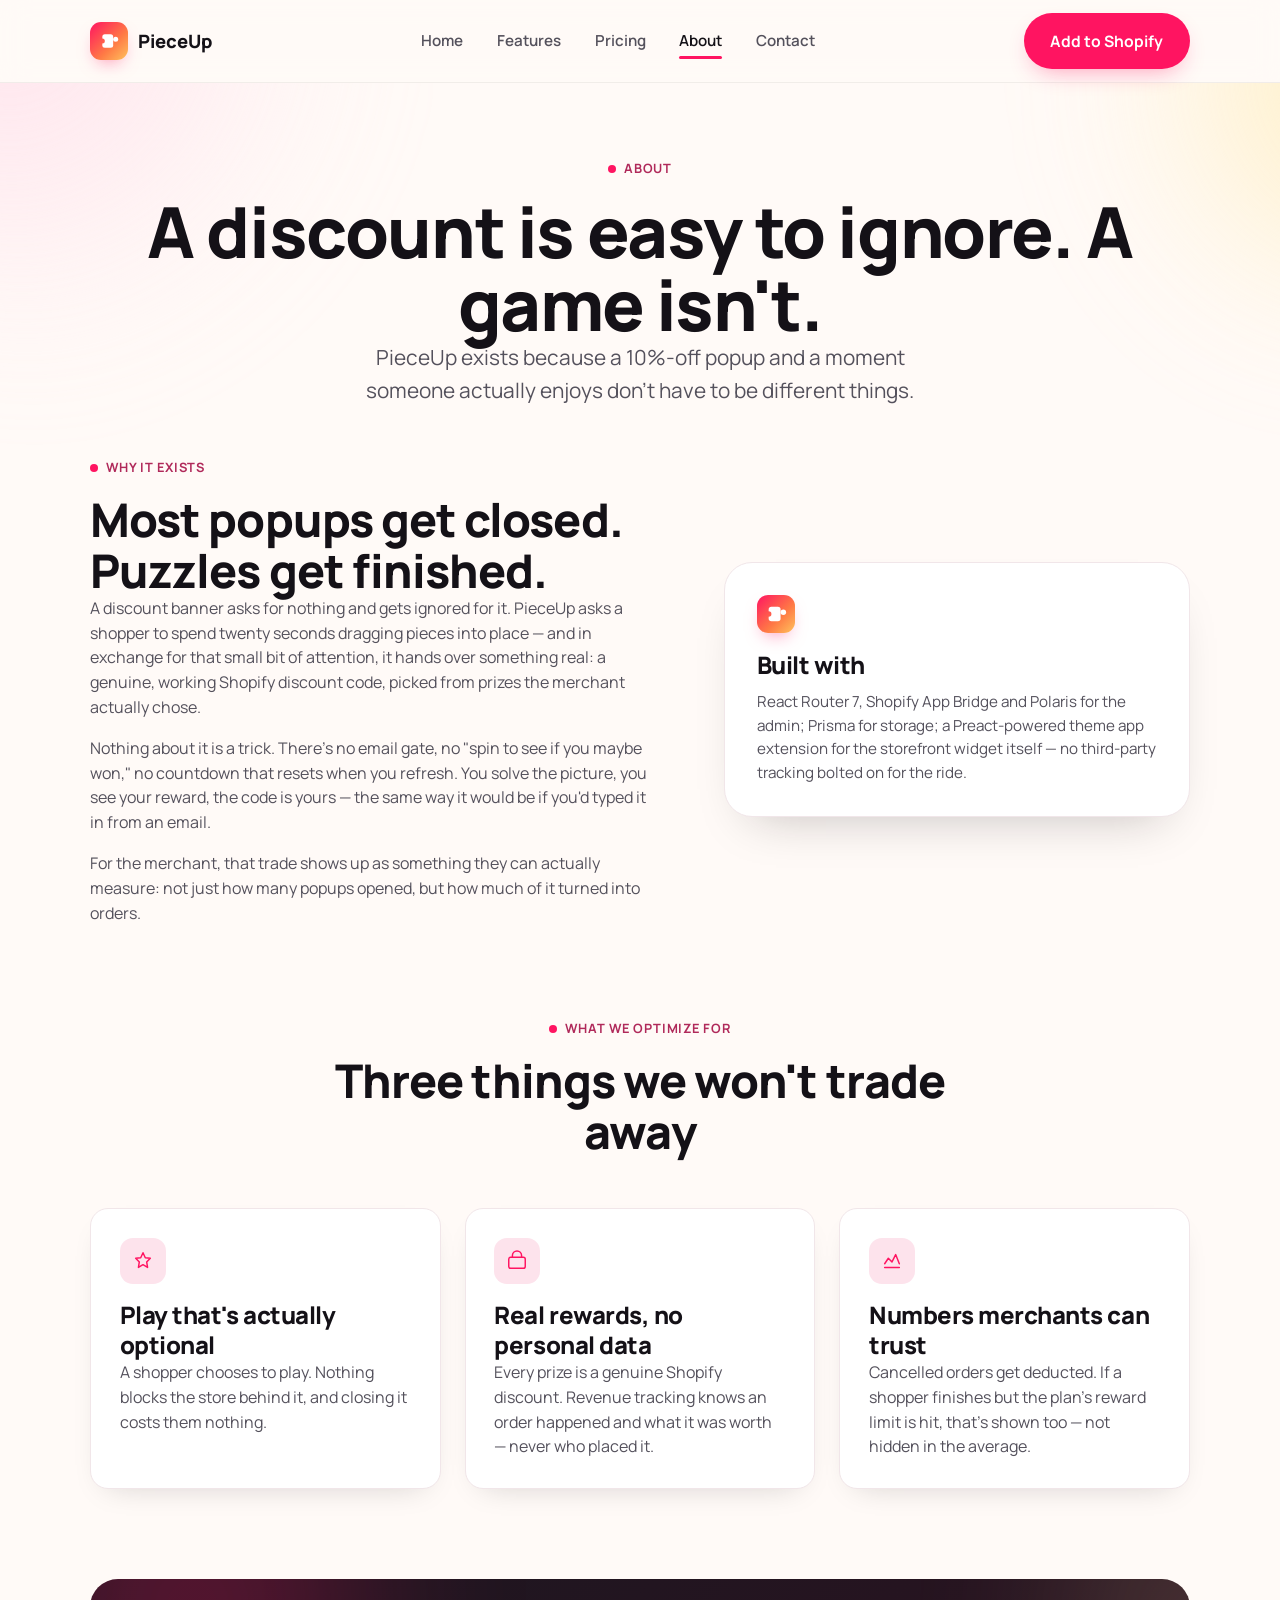
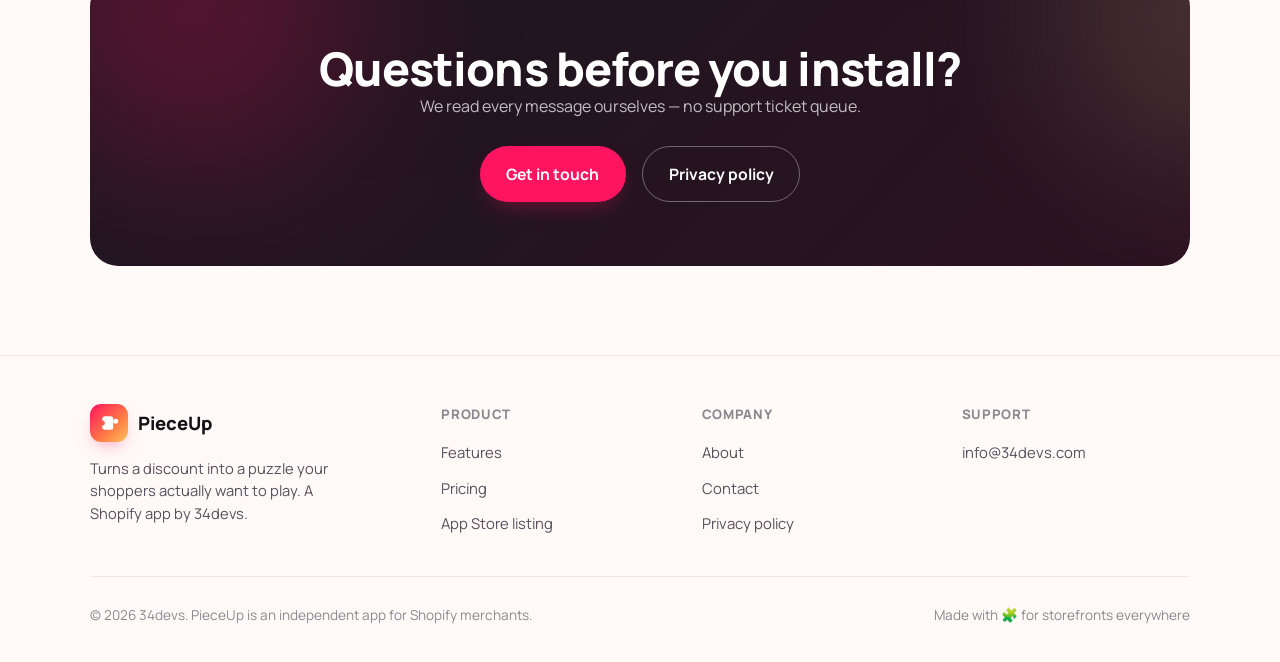
==== about.html @ ec128699 "Cache-bust shared CSS/JS with a version query string Root-caused the black-squares report: the brows" ====
<!doctype html>
<html lang="en">
<head>
  <meta charset="UTF-8" />
  <meta name="viewport" content="width=device-width, initial-scale=1.0" />
  <title>About — PieceUp</title>
  <meta name="description" content="Why PieceUp exists, what it's built with, and who makes it — 34devs." />
  <link rel="icon" type="image/svg+xml" href="assets/favicon.svg" />
  <link rel="preconnect" href="https://fonts.googleapis.com" />
  <link rel="preconnect" href="https://fonts.gstatic.com" crossorigin />
  <link href="https://fonts.googleapis.com/css2?family=Manrope:wght@400;500;600;700;800&display=swap" rel="stylesheet" />
  <link rel="stylesheet" href="assets/style.css?v=2" />
</head>
<body>

  <header class="site-header">
    <div class="container">
      <a class="brand" href="index.html">
        <span class="logo-mark">
          <svg width="20" height="20" viewBox="0 0 48 48" fill="none" xmlns="http://www.w3.org/2000/svg">
            <mask id="piece-mask" maskUnits="userSpaceOnUse">
              <rect width="48" height="48" fill="#fff"/>
              <circle cx="8" cy="24" r="6" fill="#000"/>
            </mask>
            <g mask="url(#piece-mask)">
              <rect x="8" y="8" width="26" height="32" rx="6" fill="currentColor"/>
              <circle cx="40" cy="20" r="6" fill="currentColor"/>
            </g>
          </svg>
        </span>
        PieceUp
      </a>

      <nav class="main-nav">
        <a href="index.html">Home</a>
        <a href="features.html">Features</a>
        <a href="pricing.html">Pricing</a>
        <a href="about.html" aria-current="page">About</a>
        <a href="contact.html">Contact</a>
      </nav>

      <div class="nav-cta">
        <a class="btn btn-accent" href="https://apps.shopify.com/pieceup" target="_blank" rel="noopener">Add to Shopify</a>
        <button class="nav-toggle" aria-label="Toggle navigation" aria-expanded="false"><span></span></button>
      </div>
    </div>

    <div class="site-nav-panel">
      <nav class="main-nav">
        <a href="index.html">Home</a>
        <a href="features.html">Features</a>
        <a href="pricing.html">Pricing</a>
        <a href="about.html" aria-current="page">About</a>
        <a href="contact.html">Contact</a>
      </nav>
      <div class="nav-cta">
        <a class="btn btn-accent btn-block" href="https://apps.shopify.com/pieceup" target="_blank" rel="noopener">Add to Shopify</a>
      </div>
    </div>
  </header>

  <main>

    <section class="page-hero">
      <div class="mesh-bg compact"><span></span></div>
      <div class="container">
        <span class="eyebrow" style="justify-content:center;">About</span>
        <h1>A discount is easy to ignore. A game isn't.</h1>
        <p class="lede">PieceUp exists because a 10%-off popup and a moment someone actually enjoys don't have to be different things.</p>
      </div>
    </section>

    <section class="section" style="padding-top:0;">
      <div class="container">
        <div class="story-grid reveal">
          <div class="story-copy">
            <span class="eyebrow">Why it exists</span>
            <h2>Most popups get closed. Puzzles get finished.</h2>
            <p>A discount banner asks for nothing and gets ignored for it. PieceUp asks a shopper to spend twenty seconds dragging pieces into place — and in exchange for that small bit of attention, it hands over something real: a genuine, working Shopify discount code, picked from prizes the merchant actually chose.</p>
            <p>Nothing about it is a trick. There's no email gate, no "spin to see if you maybe won," no countdown that resets when you refresh. You solve the picture, you see your reward, the code is yours — the same way it would be if you'd typed it in from an email.</p>
            <p>For the merchant, that trade shows up as something they can actually measure: not just how many popups opened, but how much of it turned into orders.</p>
          </div>
          <div class="maker-card">
            <span class="logo-mark">
              <svg width="22" height="22" viewBox="0 0 48 48" fill="none"><g mask="url(#piece-mask)"><rect x="8" y="8" width="26" height="32" rx="6" fill="currentColor"/><circle cx="40" cy="20" r="6" fill="currentColor"/></g></svg>
            </span>
            <h3>Built with</h3>
            <p style="margin-top:.6rem; font-size:.95rem;">React Router 7, Shopify App Bridge and Polaris for the admin; Prisma for storage; a Preact-powered theme app extension for the storefront widget itself — no third-party tracking bolted on for the ride.</p>
          </div>
        </div>
      </div>
    </section>

    <section class="section" style="padding-top:0;">
      <div class="container">
        <div class="section-head center reveal">
          <span class="eyebrow">What we optimize for</span>
          <h2>Three things we won't trade away</h2>
        </div>
        <div class="value-grid reveal">
          <div class="value-card">
            <div class="feature-icon">
              <svg width="22" height="22" viewBox="0 0 24 24" fill="none"><path d="M12 3l2.5 5.5L20 9l-4 4 1 6-5-3-5 3 1-6-4-4 5.5-.5z" stroke="currentColor" stroke-width="1.6" stroke-linejoin="round"/></svg>
            </div>
            <h3>Play that's actually optional</h3>
            <p>A shopper chooses to play. Nothing blocks the store behind it, and closing it costs them nothing.</p>
          </div>
          <div class="value-card">
            <div class="feature-icon">
              <svg width="22" height="22" viewBox="0 0 24 24" fill="none"><rect x="3" y="8" width="18" height="12" rx="2" stroke="currentColor" stroke-width="1.6"/><path d="M7 8V6a5 5 0 0110 0v2" stroke="currentColor" stroke-width="1.6"/></svg>
            </div>
            <h3>Real rewards, no personal data</h3>
            <p>Every prize is a genuine Shopify discount. Revenue tracking knows an order happened and what it was worth — never who placed it.</p>
          </div>
          <div class="value-card">
            <div class="feature-icon">
              <svg width="22" height="22" viewBox="0 0 24 24" fill="none"><path d="M4 19h16M4 15l4-6 4 4 4-8 4 10" stroke="currentColor" stroke-width="1.6" stroke-linecap="round" stroke-linejoin="round"/></svg>
            </div>
            <h3>Numbers merchants can trust</h3>
            <p>Cancelled orders get deducted. If a shopper finishes but the plan's reward limit is hit, that's shown too — not hidden in the average.</p>
          </div>
        </div>
      </div>
    </section>

    <section class="section" style="padding-top:0;">
      <div class="container">
        <div class="cta-banner reveal">
          <div class="mesh-bg compact"><span></span></div>
          <h2>Questions before you install?</h2>
          <p>We read every message ourselves — no support ticket queue.</p>
          <div class="cta-actions">
            <a class="btn btn-accent" href="contact.html">Get in touch</a>
            <a class="btn btn-ghost" style="color:#fff; border-color:rgba(255,255,255,.35);" href="https://34devs.com/privacy" target="_blank" rel="noopener">Privacy policy</a>
          </div>
        </div>
      </div>
    </section>

  </main>

  <footer class="site-footer">
    <div class="container">
      <div class="footer-top">
        <div class="footer-brand">
          <a class="brand" href="index.html">
            <span class="logo-mark">
              <svg width="20" height="20" viewBox="0 0 48 48" fill="none"><g mask="url(#piece-mask)"><rect x="8" y="8" width="26" height="32" rx="6" fill="currentColor"/><circle cx="40" cy="20" r="6" fill="currentColor"/></g></svg>
            </span>
            PieceUp
          </a>
          <p>Turns a discount into a puzzle your shoppers actually want to play. A Shopify app by 34devs.</p>
        </div>
        <div class="footer-col">
          <h4>Product</h4>
          <ul>
            <li><a href="features.html">Features</a></li>
            <li><a href="pricing.html">Pricing</a></li>
            <li><a href="https://apps.shopify.com/pieceup" target="_blank" rel="noopener">App Store listing</a></li>
          </ul>
        </div>
        <div class="footer-col">
          <h4>Company</h4>
          <ul>
            <li><a href="about.html">About</a></li>
            <li><a href="contact.html">Contact</a></li>
            <li><a href="https://34devs.com/privacy" target="_blank" rel="noopener">Privacy policy</a></li>
          </ul>
        </div>
        <div class="footer-col">
          <h4>Support</h4>
          <ul>
            <li><a href="mailto:info@34devs.com">info@34devs.com</a></li>
          </ul>
        </div>
      </div>
      <div class="footer-bottom">
        <span>© <span data-year>2026</span> 34devs. PieceUp is an independent app for Shopify merchants.</span>
        <span>Made with 🧩 for storefronts everywhere</span>
      </div>
    </div>
  </footer>

  <script src="assets/script.js?v=2"></script>
</body>
</html>
---- assets/style.css ----
/* ==========================================================================
   PieceUp marketing site — shared styles
   Palette + type sourced directly from the real Shopify App Store listing
   screenshots (assets/screenshots/). Single family: Manrope.
   ========================================================================== */

:root {
  --accent: #ff1461;
  --accent-dark: #c81155;
  --accent-soft: #ff6fa0;
  --ink: #141117;
  --ink-soft: #54515c;
  --muted: #8b8890;
  --pill-bg: #fde3ec;
  --pill-text: #b0295a;
  --card-bg: #ffffff;
  --card-border: #f1e6e9;
  --good: #1f9254;
  --good-bg: #e7f6ee;
  --warn: #b46a00;
  --warn-bg: #fff2d6;
  --bg-grad-1: #ffd9e8;
  --bg-grad-2: #ffb199;
  --bg-grad-3: #ffe9a8;
  --page-bg: #fffaf7;

  --radius-lg: 28px;
  --radius-md: 18px;
  --radius-sm: 12px;
  --radius-pill: 999px;

  --shadow-card: 0 24px 48px -28px rgba(20, 17, 23, 0.28);
  --shadow-soft: 0 12px 30px -18px rgba(20, 17, 23, 0.22);
  --shadow-button: 0 10px 24px -10px rgba(255, 20, 97, 0.45);

  --container: 1180px;
  --puzzle-image: url("puzzle-demo.svg");

  font-size: 16px;
}

/* ---------- reset ---------- */
*,
*::before,
*::after {
  box-sizing: border-box;
}

html {
  scroll-behavior: smooth;
}

body {
  margin: 0;
  background: var(--page-bg);
  color: var(--ink);
  font-family: "Manrope", -apple-system, BlinkMacSystemFont, "Segoe UI", sans-serif;
  font-weight: 400;
  line-height: 1.55;
  -webkit-font-smoothing: antialiased;
  overflow-x: hidden;
}

img {
  max-width: 100%;
  display: block;
}

a {
  color: inherit;
  text-decoration: none;
}

ul {
  margin: 0;
  padding: 0;
  list-style: none;
}

button {
  font-family: inherit;
}

h1, h2, h3, h4 {
  font-weight: 800;
  letter-spacing: -0.02em;
  margin: 0;
  color: var(--ink);
}

h1 { font-size: clamp(2.4rem, 5vw + 1rem, 4.4rem); line-height: 1.04; }
h2 { font-size: clamp(1.9rem, 3vw + 1rem, 2.9rem); line-height: 1.1; }
h3 { font-size: clamp(1.2rem, 1vw + 1rem, 1.5rem); line-height: 1.25; }

p {
  margin: 0;
  color: var(--ink-soft);
}

.lede {
  font-size: clamp(1.05rem, 1vw + 0.9rem, 1.3rem);
  color: var(--ink-soft);
  max-width: 46ch;
}

/* ---------- layout ---------- */
.container {
  width: 100%;
  max-width: var(--container);
  margin-inline: auto;
  padding-inline: clamp(1.25rem, 4vw, 2.5rem);
}

.section {
  padding-block: clamp(3.5rem, 7vw, 6.5rem);
  position: relative;
}

.section-head {
  max-width: 640px;
  margin-bottom: clamp(2.25rem, 4vw, 3.5rem);
}

.section-head.center {
  margin-inline: auto;
  text-align: center;
}

.eyebrow {
  display: inline-flex;
  align-items: center;
  gap: 0.5rem;
  font-size: 0.8rem;
  font-weight: 700;
  letter-spacing: 0.06em;
  text-transform: uppercase;
  color: var(--pill-text);
  margin-bottom: 1rem;
}

.eyebrow::before {
  content: "";
  width: 8px;
  height: 8px;
  border-radius: 50%;
  background: var(--accent);
}

/* ---------- ambient gradient mesh ---------- */
.mesh-bg {
  position: absolute;
  inset: 0;
  z-index: -1;
  overflow: hidden;
  pointer-events: none;
}

.mesh-bg::before,
.mesh-bg::after {
  content: "";
  position: absolute;
  border-radius: 50%;
  filter: blur(70px);
  opacity: 0.75;
}

.mesh-bg::before {
  width: 60vw;
  height: 60vw;
  top: -22vw;
  left: -12vw;
  background: radial-gradient(circle at 30% 30%, var(--bg-grad-1), transparent 70%);
}

.mesh-bg::after {
  width: 55vw;
  height: 55vw;
  top: -8vw;
  right: -18vw;
  background: radial-gradient(circle at 70% 40%, var(--bg-grad-3), transparent 70%);
}

.mesh-bg span {
  position: absolute;
  width: 45vw;
  height: 45vw;
  bottom: -20vw;
  left: 20vw;
  border-radius: 50%;
  filter: blur(80px);
  opacity: 0.55;
  background: radial-gradient(circle, var(--bg-grad-2), transparent 70%);
}

.mesh-bg.compact::before { width: 40vw; height: 40vw; top: -18vw; }
.mesh-bg.compact::after { width: 34vw; height: 34vw; top: -14vw; }
.mesh-bg.compact span { display: none; }

/* ---------- buttons & pills ---------- */
.btn {
  display: inline-flex;
  align-items: center;
  justify-content: center;
  gap: 0.5rem;
  padding: 0.9rem 1.6rem;
  border-radius: var(--radius-pill);
  font-weight: 700;
  font-size: 0.98rem;
  border: 1px solid transparent;
  cursor: pointer;
  transition: transform 0.18s ease, box-shadow 0.18s ease, background 0.18s ease, color 0.18s ease;
  white-space: nowrap;
}

.btn:hover { transform: translateY(-2px); }

.btn-dark {
  background: var(--ink);
  color: #fff;
  box-shadow: var(--shadow-soft);
}
.btn-dark:hover { background: #2a2530; }

.btn-accent {
  background: var(--accent);
  color: #fff;
  box-shadow: var(--shadow-button);
}
.btn-accent:hover { background: var(--accent-dark); }

.btn-ghost {
  background: transparent;
  border-color: rgba(20, 17, 23, 0.16);
  color: var(--ink);
}
.btn-ghost:hover { border-color: var(--ink); }

.btn-block { width: 100%; }

.pill {
  display: inline-flex;
  align-items: center;
  gap: 0.4rem;
  padding: 0.4rem 0.9rem;
  border-radius: var(--radius-pill);
  background: var(--pill-bg);
  color: var(--pill-text);
  font-weight: 700;
  font-size: 0.82rem;
}

/* ---------- header ---------- */
.site-header {
  position: sticky;
  top: 0;
  z-index: 50;
  background: rgba(255, 250, 247, 0.82);
  backdrop-filter: blur(14px);
  border-bottom: 1px solid rgba(20, 17, 23, 0.06);
}

.site-header .container {
  display: flex;
  align-items: center;
  justify-content: space-between;
  height: 82px;
}

.brand {
  display: flex;
  align-items: center;
  gap: 0.65rem;
  font-weight: 800;
  font-size: 1.15rem;
}

.logo-mark {
  width: 38px;
  height: 38px;
  border-radius: 11px;
  background: linear-gradient(135deg, var(--accent) 0%, #ff7a45 60%, #ffc25c 100%);
  display: grid;
  place-items: center;
  box-shadow: 0 8px 18px -8px rgba(255, 20, 97, 0.55);
  flex-shrink: 0;
}

.logo-mark svg { color: #fff; }

.main-nav {
  display: flex;
  align-items: center;
  gap: 2.1rem;
}

.main-nav a {
  font-weight: 600;
  font-size: 0.95rem;
  color: var(--ink-soft);
  transition: color 0.15s ease;
  position: relative;
}

.main-nav a:hover,
.main-nav a[aria-current="page"] { color: var(--ink); }

.main-nav a[aria-current="page"]::after {
  content: "";
  position: absolute;
  left: 0; right: 0; bottom: -6px;
  height: 3px;
  border-radius: 2px;
  background: var(--accent);
}

.nav-cta { display: flex; align-items: center; gap: 0.9rem; }

.nav-toggle {
  display: none;
  width: 42px;
  height: 42px;
  border-radius: var(--radius-sm);
  border: 1px solid rgba(20,17,23,0.12);
  background: #fff;
  align-items: center;
  justify-content: center;
  cursor: pointer;
}

.nav-toggle span,
.nav-toggle span::before,
.nav-toggle span::after {
  content: "";
  display: block;
  width: 18px;
  height: 2px;
  background: var(--ink);
  position: relative;
  transition: transform 0.2s ease, opacity 0.2s ease;
}
.nav-toggle span::before { position: absolute; top: -6px; }
.nav-toggle span::after { position: absolute; top: 6px; }

.nav-toggle[aria-expanded="true"] span { background: transparent; }
.nav-toggle[aria-expanded="true"] span::before { transform: translateY(6px) rotate(45deg); }
.nav-toggle[aria-expanded="true"] span::after { transform: translateY(-6px) rotate(-45deg); }

.site-nav-panel { display: none; }

/* ---------- hero ---------- */
.hero {
  position: relative;
  padding-block: clamp(3.5rem, 8vw, 6rem) clamp(2rem, 5vw, 3rem);
  text-align: center;
  overflow: hidden;
}

.hero-inner { max-width: 780px; margin-inline: auto; }

.hero h1 { margin-block: 1.1rem 1.4rem; }

.hero .lede { margin-inline: auto; }

.hero-actions {
  display: flex;
  align-items: center;
  justify-content: center;
  gap: 1rem;
  flex-wrap: wrap;
  margin-top: 2.1rem;
}

.hero-meta {
  display: flex;
  justify-content: center;
  gap: 0.6rem;
  flex-wrap: wrap;
  margin-top: 1.8rem;
}

/* ---------- page hero (inner pages) ---------- */
.page-hero {
  position: relative;
  padding-block: clamp(3rem, 6vw, 4.5rem) clamp(2rem, 4vw, 3rem);
  text-align: center;
  overflow: hidden;
}

.page-hero .lede { margin-inline: auto; }

/* ---------- how it works ---------- */
.steps {
  display: grid;
  grid-template-columns: repeat(3, 1fr);
  gap: 1.75rem;
}

.step {
  background: var(--card-bg);
  border: 1px solid var(--card-border);
  border-radius: var(--radius-md);
  padding: 1.9rem 1.7rem;
  box-shadow: var(--shadow-soft);
}

.step-num {
  width: 34px;
  height: 34px;
  border-radius: 50%;
  background: var(--pill-bg);
  color: var(--pill-text);
  font-weight: 800;
  display: grid;
  place-items: center;
  margin-bottom: 1rem;
}

.step h3 { margin-bottom: 0.5rem; }
.step p { font-size: 0.95rem; }

/* ---------- feature cards ---------- */
.feature-grid {
  display: grid;
  grid-template-columns: repeat(3, 1fr);
  gap: 1.5rem;
}

.feature-card {
  position: relative;
  background: var(--card-bg);
  border: 1px solid var(--card-border);
  border-radius: var(--radius-md);
  padding: 1.9rem;
  box-shadow: var(--shadow-soft);
  transition: transform 0.2s ease, box-shadow 0.2s ease;
}

.feature-card:hover {
  transform: translateY(-4px);
  box-shadow: var(--shadow-card);
}

.feature-icon {
  width: 46px;
  height: 46px;
  border-radius: 13px;
  display: grid;
  place-items: center;
  background: var(--pill-bg);
  color: var(--accent);
  margin-bottom: 1.1rem;
}

.feature-card h3 { margin-bottom: 0.55rem; }
.feature-card p { font-size: 0.95rem; }

/* jigsaw notch on card corner, purely decorative */
.feature-card::after {
  content: "";
  position: absolute;
  top: 22px;
  right: -1px;
  width: 14px;
  height: 14px;
  background: var(--page-bg);
  border-left: 1px solid var(--card-border);
  border-bottom: 1px solid var(--card-border);
  border-radius: 0 0 0 14px;
}

/* ---------- browser chrome frame (for screenshots) ---------- */
.browser-frame {
  border-radius: var(--radius-lg);
  overflow: hidden;
  background: #fff;
  border: 1px solid var(--card-border);
  box-shadow: var(--shadow-card);
}

.browser-frame .chrome-bar {
  display: flex;
  align-items: center;
  gap: 6px;
  padding: 0.85rem 1rem;
  background: #f6f1f0;
  border-bottom: 1px solid var(--card-border);
}

.browser-frame .chrome-bar span {
  width: 10px;
  height: 10px;
  border-radius: 50%;
  background: #e3d9d6;
}
.browser-frame .chrome-bar span:nth-child(1) { background: #ff6159; }
.browser-frame .chrome-bar span:nth-child(2) { background: #ffbd2e; }
.browser-frame .chrome-bar span:nth-child(3) { background: #28ca41; }

.browser-frame img { width: 100%; }

/* ---------- feature-detail rows (features.html) ---------- */
.feature-row {
  display: grid;
  grid-template-columns: 1fr 1fr;
  gap: clamp(2rem, 5vw, 4rem);
  align-items: center;
  padding-block: clamp(2.75rem, 5vw, 4.5rem);
  border-bottom: 1px solid var(--card-border);
}

.feature-row:last-child { border-bottom: none; }

.feature-row.reverse .feature-row-media { order: 2; }
.feature-row.reverse .feature-row-copy { order: 1; }

.feature-row-copy ul { margin-top: 1.3rem; display: grid; gap: 0.7rem; }

.feature-row-copy li {
  display: flex;
  gap: 0.65rem;
  align-items: flex-start;
  font-size: 0.97rem;
  color: var(--ink-soft);
}

.feature-row-copy li svg {
  flex-shrink: 0;
  margin-top: 3px;
  color: var(--good);
}

/* ---------- pricing ---------- */
.pricing-grid {
  display: grid;
  grid-template-columns: repeat(3, 1fr);
  gap: 1.5rem;
  align-items: stretch;
}

.pricing-card {
  background: var(--card-bg);
  border: 1px solid var(--card-border);
  border-radius: var(--radius-lg);
  padding: 2.1rem 1.9rem;
  box-shadow: var(--shadow-soft);
  display: flex;
  flex-direction: column;
  position: relative;
}

.pricing-card--featured {
  border-color: var(--accent);
  box-shadow: var(--shadow-card);
  transform: translateY(-10px);
}

.pricing-card--featured .badge-recommended {
  position: absolute;
  top: -14px;
  left: 50%;
  transform: translateX(-50%);
}

.plan-name { font-weight: 700; color: var(--muted); text-transform: uppercase; font-size: 0.82rem; letter-spacing: 0.05em; }

.plan-price {
  display: flex;
  align-items: baseline;
  gap: 0.35rem;
  margin-block: 0.6rem 0.3rem;
}

.plan-price strong { font-size: 2.6rem; font-weight: 800; }
.plan-price span { color: var(--muted); font-size: 0.95rem; }

.plan-trial { font-size: 0.85rem; color: var(--pill-text); font-weight: 600; margin-bottom: 1.5rem; }

.plan-features { display: grid; gap: 0.75rem; margin-block: 0 1.75rem; flex-grow: 1; }

.plan-features li {
  display: flex;
  gap: 0.6rem;
  align-items: flex-start;
  font-size: 0.93rem;
  color: var(--ink-soft);
}

.plan-features li svg { flex-shrink: 0; margin-top: 3px; color: var(--good); }

/* ---------- CTA banner ---------- */
.cta-banner {
  position: relative;
  border-radius: var(--radius-lg);
  padding: clamp(2.5rem, 6vw, 4rem);
  text-align: center;
  overflow: hidden;
  background: linear-gradient(135deg, #1b1720, #2c1220);
  color: #fff;
}

.cta-banner h2 { color: #fff; }
.cta-banner p { color: rgba(255,255,255,0.72); }

.cta-banner .mesh-bg::before { background: radial-gradient(circle, var(--accent), transparent 70%); opacity: 0.35; }
.cta-banner .mesh-bg::after { background: radial-gradient(circle, var(--bg-grad-3), transparent 70%); opacity: 0.2; }

.cta-actions { display: flex; justify-content: center; gap: 1rem; flex-wrap: wrap; margin-top: 1.75rem; }

/* ---------- footer ---------- */
.site-footer {
  border-top: 1px solid var(--card-border);
  padding-block: 3rem 2.25rem;
}

.footer-top {
  display: grid;
  grid-template-columns: 1.4fr repeat(3, 1fr);
  gap: 2rem;
  padding-bottom: 2.5rem;
}

.footer-brand p { margin-top: 0.9rem; font-size: 0.92rem; max-width: 30ch; }

.footer-col h4 {
  font-size: 0.82rem;
  text-transform: uppercase;
  letter-spacing: 0.05em;
  color: var(--muted);
  margin-bottom: 1rem;
}

.footer-col ul { display: grid; gap: 0.65rem; }
.footer-col a { font-size: 0.93rem; color: var(--ink-soft); }
.footer-col a:hover { color: var(--accent); }

.footer-bottom {
  display: flex;
  justify-content: space-between;
  align-items: center;
  flex-wrap: wrap;
  gap: 1rem;
  padding-top: 1.75rem;
  border-top: 1px solid var(--card-border);
  font-size: 0.85rem;
  color: var(--muted);
}

/* ==========================================================================
   Puzzle demo
   ========================================================================== */

.puzzle-demo-section { position: relative; }

.puzzle-shell {
  position: relative;
  overflow: hidden;
  background: var(--card-bg);
  border: 1px solid var(--card-border);
  border-radius: var(--radius-lg);
  box-shadow: var(--shadow-card);
  padding: clamp(1.25rem, 3vw, 2.25rem);
  max-width: 880px;
  margin-inline: auto;
}

.puzzle-shell-head {
  display: flex;
  align-items: flex-start;
  justify-content: space-between;
  gap: 1rem;
  margin-bottom: 1.4rem;
  flex-wrap: wrap;
}

.puzzle-shell-head h3 { margin-bottom: 0.3rem; }
.puzzle-shell-head p { font-size: 0.92rem; }

.puzzle-timer {
  font-variant-numeric: tabular-nums;
  font-weight: 700;
  background: var(--pill-bg);
  color: var(--pill-text);
  padding: 0.4rem 0.8rem;
  border-radius: var(--radius-pill);
  font-size: 0.9rem;
}

.puzzle-stage {
  display: grid;
  grid-template-columns: 1fr 1fr;
  gap: 1.5rem;
  position: relative;
}

.puzzle-board,
.puzzle-tray {
  aspect-ratio: 1 / 1;
  border-radius: var(--radius-md);
  position: relative;
}

.puzzle-board {
  display: grid;
  grid-template-columns: repeat(3, 1fr);
  grid-template-rows: repeat(3, 1fr);
  gap: 10px;
  background: transparent;
  padding: 4px;
}

.puzzle-slot {
  border-radius: 6px;
  position: relative;
  transition: background 0.15s ease;
  /* a faint preview of the target image, like the app's "show guide" option */
  background-image:
    linear-gradient(rgba(255, 255, 255, 0.86), rgba(255, 255, 255, 0.86)),
    var(--puzzle-image);
  background-size: 100% 100%, 300% 300%;
  background-position: 0 0, var(--bg-x) var(--bg-y);
}

.puzzle-slot.filled {
  background-image: none;
}

.puzzle-slot.drag-over {
  background-color: var(--pill-bg);
}

/* the dashed jigsaw-shaped socket outline, drawn by JS to match this slot's
   exact tab/blank pattern rather than a generic dashed rectangle */
.puzzle-slot-outline {
  position: absolute;
  inset: 0;
  width: 100%;
  height: 100%;
  overflow: visible;
  pointer-events: none;
}

.puzzle-slot-outline path {
  fill: none;
  stroke: rgba(20, 17, 23, 0.3);
  stroke-width: 1.6;
  stroke-dasharray: 3 3.5;
  vector-effect: non-scaling-stroke;
  transition: stroke 0.15s ease, stroke-width 0.15s ease;
}

.puzzle-slot.drag-over .puzzle-slot-outline path {
  stroke: var(--accent);
  stroke-width: 2.2;
  stroke-dasharray: none;
}

.puzzle-slot.filled .puzzle-slot-outline {
  opacity: 0;
}

.puzzle-tray {
  display: grid;
  grid-template-columns: repeat(3, 1fr);
  grid-template-rows: repeat(3, 1fr);
  gap: 14px;
  background: #f6f1f0;
  border: 1px solid var(--card-border);
  border-radius: var(--radius-md);
  padding: 16px;
  align-content: center;
  justify-items: center;
}

.puzzle-piece {
  width: 100%;
  height: 100%;
  cursor: grab;
  touch-action: none;
  transition: transform 0.15s ease, filter 0.15s ease;
}

.puzzle-piece svg {
  width: 100%;
  height: 100%;
  overflow: visible;
  display: block;
  filter: drop-shadow(0 5px 8px rgba(20, 17, 23, 0.28));
}

.puzzle-piece .piece-outline {
  fill: none;
  stroke: rgba(255, 255, 255, 0.85);
  stroke-width: 1.6;
  vector-effect: non-scaling-stroke;
}

.puzzle-piece:active { cursor: grabbing; }

.puzzle-piece:hover { transform: scale(1.06); }

.puzzle-piece.selected svg {
  filter:
    drop-shadow(0 0 2px var(--accent))
    drop-shadow(0 0 6px var(--accent))
    drop-shadow(0 5px 8px rgba(20, 17, 23, 0.28));
}

.puzzle-piece.placed {
  cursor: default;
}

.puzzle-piece.placed svg { filter: none; }

.puzzle-piece.placed:hover { transform: none; }

.puzzle-piece.wrong-shake {
  animation: shake 0.4s ease;
}

@keyframes shake {
  0%, 100% { transform: translateX(0); }
  20% { transform: translateX(-6px); }
  40% { transform: translateX(6px); }
  60% { transform: translateX(-4px); }
  80% { transform: translateX(4px); }
}

.puzzle-progress {
  display: flex;
  align-items: center;
  gap: 0.6rem;
  margin-top: 1.3rem;
  font-size: 0.85rem;
  color: var(--muted);
}

.puzzle-progress-bar {
  flex-grow: 1;
  height: 6px;
  border-radius: var(--radius-pill);
  background: var(--card-border);
  overflow: hidden;
}

.puzzle-progress-fill {
  height: 100%;
  width: 0%;
  background: linear-gradient(90deg, var(--accent), #ff7a45);
  border-radius: var(--radius-pill);
  transition: width 0.3s ease;
}

.puzzle-footer {
  display: flex;
  justify-content: space-between;
  align-items: center;
  margin-top: 1.4rem;
  gap: 1rem;
  flex-wrap: wrap;
}

.puzzle-hint { font-size: 0.85rem; color: var(--muted); }

/* reward overlay */
.reward-overlay {
  position: absolute;
  inset: 0;
  background: rgba(255, 250, 247, 0.97);
  border-radius: var(--radius-lg);
  display: flex;
  align-items: center;
  justify-content: center;
  text-align: center;
  padding: 2rem;
  opacity: 0;
  pointer-events: none;
  transform: scale(0.96);
  transition: opacity 0.3s ease, transform 0.3s ease;
  z-index: 5;
}

.reward-overlay.show {
  opacity: 1;
  pointer-events: auto;
  transform: scale(1);
}

.reward-card { max-width: 360px; }

.reward-icon {
  width: 62px;
  height: 62px;
  border-radius: 50%;
  background: var(--good-bg);
  color: var(--good);
  display: grid;
  place-items: center;
  margin-inline: auto;
  margin-bottom: 1.1rem;
}

.reward-code {
  display: inline-flex;
  align-items: center;
  gap: 0.7rem;
  margin-top: 1.2rem;
  padding: 0.75rem 1.1rem;
  border: 1.5px dashed var(--accent);
  border-radius: var(--radius-sm);
  font-weight: 800;
  letter-spacing: 0.08em;
  color: var(--accent-dark);
  background: var(--pill-bg);
}

.reward-note {
  font-size: 0.82rem;
  color: var(--muted);
  margin-top: 1rem;
  max-width: 30ch;
  margin-inline: auto;
}

.reward-actions { margin-top: 1.5rem; display: flex; gap: 0.75rem; justify-content: center; }

/* confetti */
.confetti-piece {
  position: absolute;
  top: -12px;
  width: 8px;
  height: 14px;
  opacity: 0.9;
  will-change: transform;
  animation: confetti-fall linear forwards;
}

@keyframes confetti-fall {
  to {
    transform: translateY(420px) rotate(540deg);
    opacity: 0;
  }
}

/* ---------- reveal-on-scroll ---------- */
.reveal {
  opacity: 0;
  transform: translateY(22px);
  transition: opacity 0.6s ease, transform 0.6s ease;
}
.reveal.is-visible {
  opacity: 1;
  transform: translateY(0);
}

/* ---------- about page ---------- */
.value-grid {
  display: grid;
  grid-template-columns: repeat(3, 1fr);
  gap: 1.5rem;
}

.value-card {
  padding: 1.8rem;
  border-radius: var(--radius-md);
  background: var(--card-bg);
  border: 1px solid var(--card-border);
  box-shadow: var(--shadow-soft);
}

.value-card .feature-icon { margin-bottom: 1rem; }

.story-grid {
  display: grid;
  grid-template-columns: 1.1fr 0.9fr;
  gap: clamp(2rem, 5vw, 4rem);
  align-items: center;
}

.story-copy p + p { margin-top: 1rem; }

.maker-card {
  background: var(--card-bg);
  border: 1px solid var(--card-border);
  border-radius: var(--radius-lg);
  padding: 2rem;
  box-shadow: var(--shadow-card);
}

.maker-card .logo-mark { margin-bottom: 1.1rem; }

/* ---------- contact page ---------- */
.contact-grid {
  display: grid;
  grid-template-columns: 0.85fr 1.15fr;
  gap: clamp(2rem, 5vw, 3.5rem);
  align-items: flex-start;
}

.contact-card {
  background: var(--card-bg);
  border: 1px solid var(--card-border);
  border-radius: var(--radius-lg);
  padding: 2rem;
  box-shadow: var(--shadow-soft);
}

.contact-card + .contact-card { margin-top: 1.25rem; }

.contact-card h3 { margin-bottom: 0.4rem; }
.contact-card a.email { color: var(--accent); font-weight: 700; }

.contact-form {
  background: var(--card-bg);
  border: 1px solid var(--card-border);
  border-radius: var(--radius-lg);
  padding: clamp(1.75rem, 3vw, 2.5rem);
  box-shadow: var(--shadow-card);
  display: grid;
  gap: 1.1rem;
}

.form-row { display: grid; gap: 0.5rem; }

.form-row label {
  font-size: 0.85rem;
  font-weight: 700;
  color: var(--ink-soft);
}

.form-row input,
.form-row textarea {
  font-family: inherit;
  font-size: 0.98rem;
  padding: 0.8rem 1rem;
  border-radius: var(--radius-sm);
  border: 1.5px solid var(--card-border);
  background: #fffdfc;
  color: var(--ink);
  resize: vertical;
}

.form-row input:focus,
.form-row textarea:focus {
  outline: none;
  border-color: var(--accent);
}

.form-note { font-size: 0.82rem; color: var(--muted); }

/* ---------- responsive ---------- */
@media (max-width: 980px) {
  .feature-grid,
  .value-grid,
  .pricing-grid,
  .steps { grid-template-columns: repeat(2, 1fr); }

  .footer-top { grid-template-columns: 1fr 1fr; }

  .pricing-card--featured { transform: none; }

  .story-grid,
  .contact-grid { grid-template-columns: 1fr; }
}

@media (max-width: 860px) {
  .main-nav { display: none; }
  .nav-toggle { display: flex; }

  .site-nav-panel {
    position: absolute;
    top: 82px;
    left: 0;
    right: 0;
    background: #fffaf7;
    border-bottom: 1px solid var(--card-border);
    padding: 1.25rem clamp(1.25rem, 4vw, 2.5rem) 2rem;
  }

  .site-nav-panel.open { display: block; }

  .site-nav-panel .main-nav {
    display: flex;
    flex-direction: column;
    align-items: flex-start;
    gap: 1.1rem;
  }

  .site-nav-panel .nav-cta {
    margin-top: 1.25rem;
    flex-direction: column;
    align-items: stretch;
  }

  .puzzle-stage { grid-template-columns: 1fr; }
}

@media (max-width: 640px) {
  .feature-grid,
  .value-grid,
  .pricing-grid,
  .steps { grid-template-columns: 1fr; }

  .feature-row,
  .feature-row.reverse { grid-template-columns: 1fr; }
  .feature-row.reverse .feature-row-media,
  .feature-row.reverse .feature-row-copy { order: initial; }

  .footer-top { grid-template-columns: 1fr; gap: 2rem; }
  .footer-bottom { flex-direction: column; align-items: flex-start; }
}
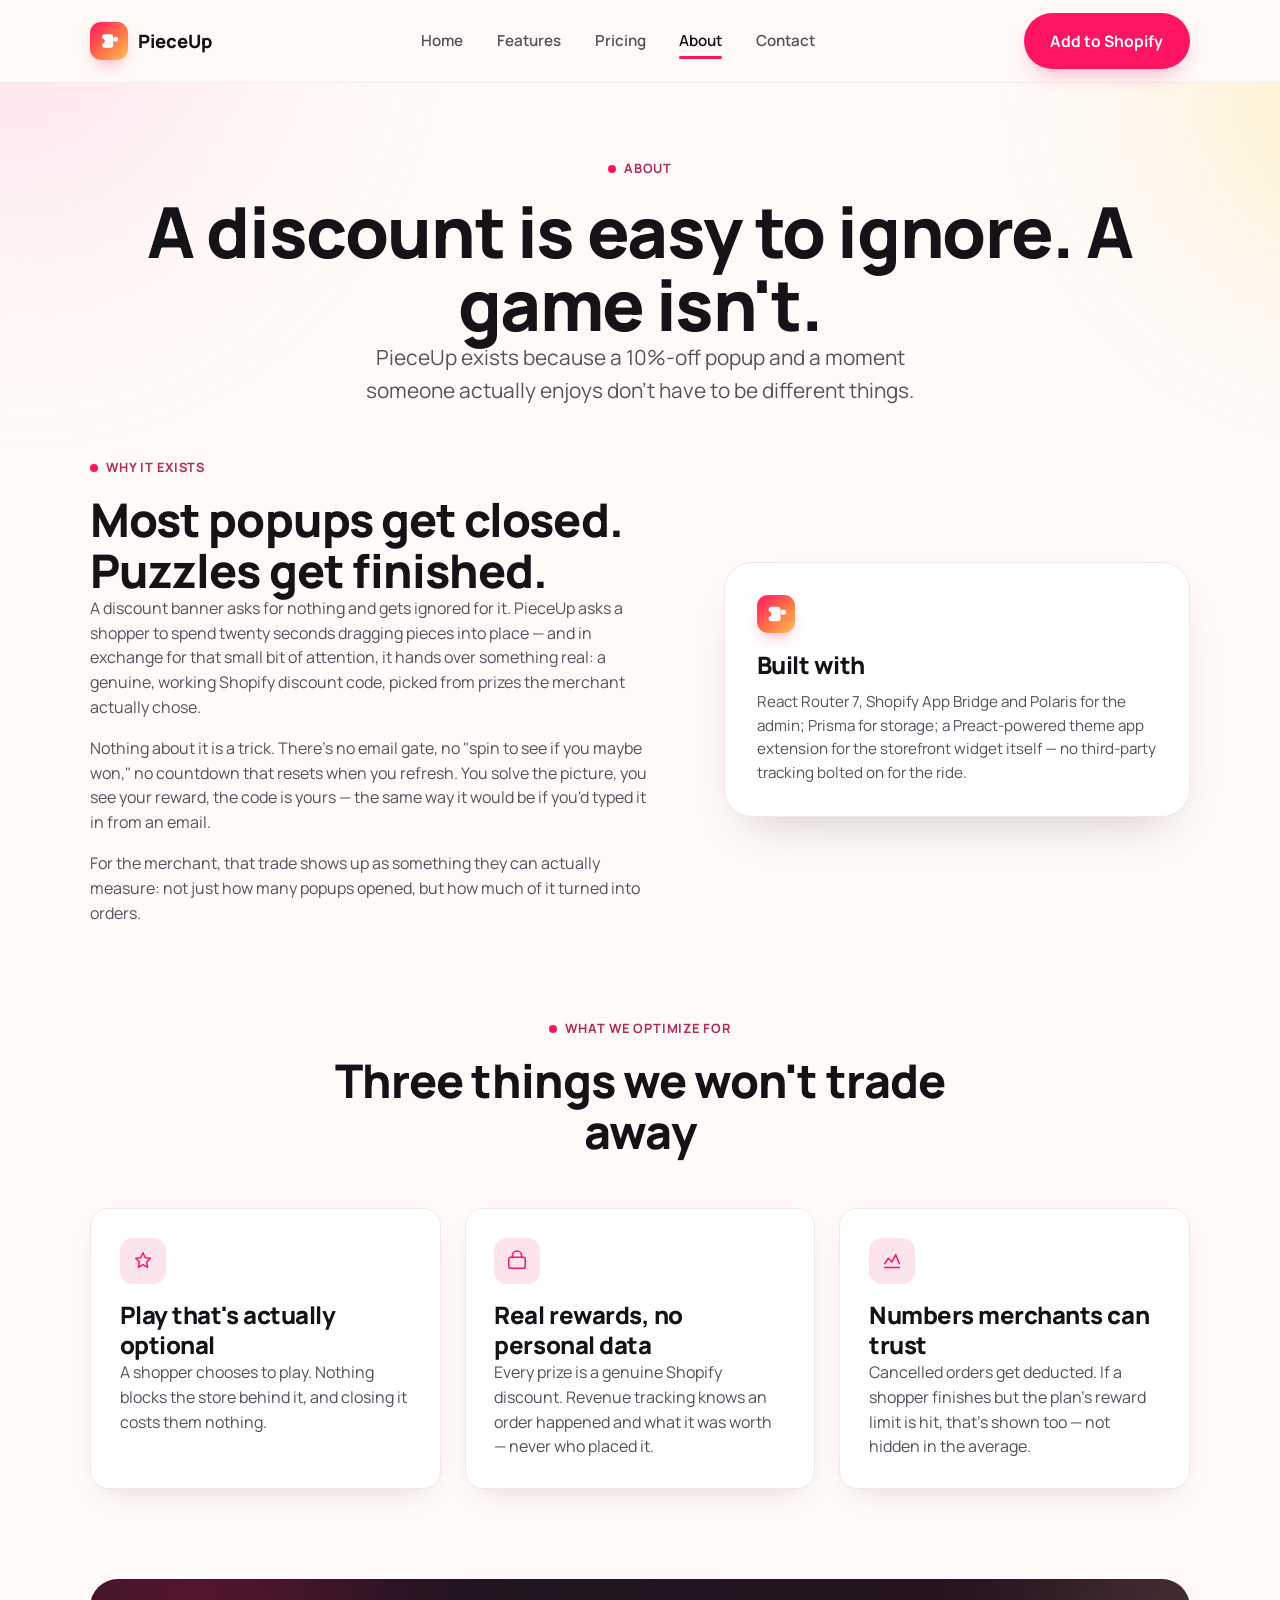
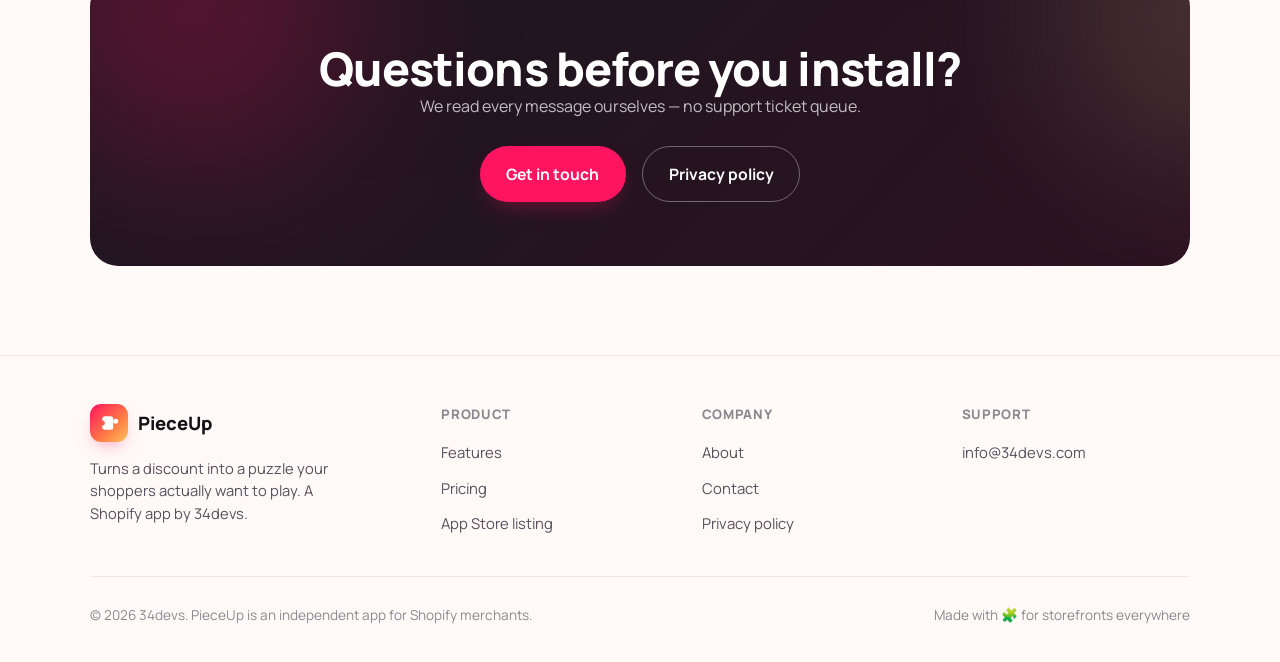
==== commit bb04b8a7: "Push the homepage toward award-site polish Balanced motion pass on index.html per plan: staggered he" ====
--- a/about.html
+++ b/about.html
@@ -9,7 +9,7 @@
   <link rel="preconnect" href="https://fonts.googleapis.com" />
   <link rel="preconnect" href="https://fonts.gstatic.com" crossorigin />
   <link href="https://fonts.googleapis.com/css2?family=Manrope:wght@400;500;600;700;800&display=swap" rel="stylesheet" />
-  <link rel="stylesheet" href="assets/style.css?v=2" />
+  <link rel="stylesheet" href="assets/style.css?v=3" />
 </head>
 <body>
 
@@ -181,6 +181,6 @@
     </div>
   </footer>
 
-  <script src="assets/script.js?v=2"></script>
+  <script src="assets/script.js?v=3"></script>
 </body>
 </html>
--- a/assets/style.css
+++ b/assets/style.css
@@ -59,6 +59,20 @@
   line-height: 1.55;
   -webkit-font-smoothing: antialiased;
   overflow-x: hidden;
+  position: relative;
+}
+
+/* a faint, fixed grain so flat gradient areas read as a surface rather than
+   a flat fill — cheap texture, no image request (inline noise SVG) */
+body::before {
+  content: "";
+  position: fixed;
+  inset: 0;
+  z-index: 2000;
+  pointer-events: none;
+  opacity: 0.035;
+  mix-blend-mode: overlay;
+  background-image: url("data:image/svg+xml,%3Csvg xmlns='http://www.w3.org/2000/svg' width='180' height='180'%3E%3Cfilter id='n'%3E%3CfeTurbulence type='fractalNoise' baseFrequency='0.85' numOctaves='2' stitchTiles='stitch'/%3E%3C/filter%3E%3Crect width='100%25' height='100%25' filter='url(%23n)'/%3E%3C/svg%3E");
 }
 
 img {
@@ -196,6 +210,43 @@
 .mesh-bg.compact::after { width: 34vw; height: 34vw; top: -14vw; }
 .mesh-bg.compact span { display: none; }
 
+@media (prefers-reduced-motion: no-preference) {
+  .mesh-bg::before { animation: drift-a 22s ease-in-out infinite alternate; }
+  .mesh-bg::after { animation: drift-b 26s ease-in-out infinite alternate; }
+  .mesh-bg span { animation: drift-c 30s ease-in-out infinite alternate; }
+}
+
+@keyframes drift-a {
+  from { transform: translate(0, 0) scale(1); }
+  to { transform: translate(3%, 4%) scale(1.08); }
+}
+@keyframes drift-b {
+  from { transform: translate(0, 0) scale(1); }
+  to { transform: translate(-4%, 3%) scale(1.06); }
+}
+@keyframes drift-c {
+  from { transform: translate(0, 0) scale(1); }
+  to { transform: translate(2%, -4%) scale(1.1); }
+}
+
+/* ---------- floating puzzle-piece decorations ---------- */
+.floating-piece {
+  position: absolute;
+  z-index: 0;
+  color: var(--accent);
+  opacity: 0.16;
+  pointer-events: none;
+}
+
+@media (prefers-reduced-motion: no-preference) {
+  .floating-piece { animation: piece-float 9s ease-in-out infinite; }
+}
+
+@keyframes piece-float {
+  0%, 100% { transform: translateY(0) rotate(var(--rot, 0deg)); }
+  50% { transform: translateY(-16px) rotate(calc(var(--rot, 0deg) + 8deg)); }
+}
+
 /* ---------- buttons & pills ---------- */
 .btn {
   display: inline-flex;
@@ -249,6 +300,19 @@
   font-size: 0.82rem;
 }
 
+/* ---------- scroll progress ---------- */
+.scroll-progress {
+  position: fixed;
+  top: 0;
+  left: 0;
+  width: 100%;
+  height: 3px;
+  background: linear-gradient(90deg, var(--accent), #ff7a45, #ffc25c);
+  transform: scaleX(0);
+  transform-origin: 0 50%;
+  z-index: 1000;
+}
+
 /* ---------- header ---------- */
 .site-header {
   position: sticky;
@@ -378,6 +442,24 @@
   margin-top: 1.8rem;
 }
 
+/* one staggered entrance for the hero's own direct children, on load only */
+@media (prefers-reduced-motion: no-preference) {
+  .hero-inner > * {
+    opacity: 0;
+    animation: hero-rise 0.8s cubic-bezier(0.16, 1, 0.3, 1) forwards;
+  }
+  .hero-inner > *:nth-child(1) { animation-delay: 0.05s; }
+  .hero-inner > *:nth-child(2) { animation-delay: 0.16s; }
+  .hero-inner > *:nth-child(3) { animation-delay: 0.28s; }
+  .hero-inner > *:nth-child(4) { animation-delay: 0.4s; }
+  .hero-inner > *:nth-child(5) { animation-delay: 0.5s; }
+}
+
+@keyframes hero-rise {
+  from { opacity: 0; transform: translateY(22px); }
+  to { opacity: 1; transform: translateY(0); }
+}
+
 /* ---------- page hero (inner pages) ---------- */
 .page-hero {
   position: relative;
@@ -396,6 +478,8 @@
 }
 
 .step {
+  position: relative;
+  overflow: hidden;
   background: var(--card-bg);
   border: 1px solid var(--card-border);
   border-radius: var(--radius-md);
@@ -413,10 +497,64 @@
   display: grid;
   place-items: center;
   margin-bottom: 1rem;
-}
-
-.step h3 { margin-bottom: 0.5rem; }
-.step p { font-size: 0.95rem; }
+  position: relative;
+}
+
+.step-bignum {
+  position: absolute;
+  top: -0.5rem;
+  right: -0.25rem;
+  font-size: 5.5rem;
+  font-weight: 800;
+  line-height: 1;
+  color: transparent;
+  -webkit-text-stroke: 1.5px rgba(20, 17, 23, 0.08);
+  pointer-events: none;
+}
+
+.step h3 { margin-bottom: 0.5rem; position: relative; }
+.step p { font-size: 0.95rem; position: relative; }
+
+/* ---------- kinetic marquee ---------- */
+.marquee {
+  overflow: hidden;
+  background: var(--ink);
+  padding-block: 1rem;
+}
+
+.marquee-track {
+  display: flex;
+  width: max-content;
+  gap: 3rem;
+  will-change: transform;
+}
+
+@media (prefers-reduced-motion: no-preference) {
+  .marquee-track { animation: marquee-scroll 22s linear infinite; }
+}
+
+@keyframes marquee-scroll {
+  from { transform: translateX(0); }
+  to { transform: translateX(-50%); }
+}
+
+.marquee-track span {
+  display: inline-flex;
+  align-items: center;
+  gap: 0.9rem;
+  flex-shrink: 0;
+  font-size: 1.4rem;
+  font-weight: 800;
+  letter-spacing: -0.01em;
+  color: rgba(255, 255, 255, 0.9);
+  text-transform: uppercase;
+}
+
+.marquee-track span::after {
+  content: "🧩";
+  font-size: 1.1rem;
+  opacity: 0.7;
+}
 
 /* ---------- feature cards ---------- */
 .feature-grid {
@@ -661,6 +799,7 @@
   padding: clamp(1.25rem, 3vw, 2.25rem);
   max-width: 880px;
   margin-inline: auto;
+  will-change: transform;
 }
 
 .puzzle-shell-head {
@@ -951,6 +1090,31 @@
   opacity: 1;
   transform: translateY(0);
 }
+
+/* like .reveal, but the container itself stays put and its direct children
+   cascade in one after another — used for card grids */
+.reveal-stagger {
+  opacity: 1;
+  transform: none;
+}
+
+.reveal-stagger > * {
+  opacity: 0;
+  transform: translateY(18px);
+  transition: opacity 0.55s ease, transform 0.55s ease;
+}
+
+.reveal-stagger.is-visible > * {
+  opacity: 1;
+  transform: translateY(0);
+}
+
+.reveal-stagger > *:nth-child(1) { transition-delay: 0ms; }
+.reveal-stagger > *:nth-child(2) { transition-delay: 70ms; }
+.reveal-stagger > *:nth-child(3) { transition-delay: 140ms; }
+.reveal-stagger > *:nth-child(4) { transition-delay: 210ms; }
+.reveal-stagger > *:nth-child(5) { transition-delay: 280ms; }
+.reveal-stagger > *:nth-child(6) { transition-delay: 350ms; }
 
 /* ---------- about page ---------- */
 .value-grid {
@@ -1107,4 +1271,7 @@
 
   .footer-top { grid-template-columns: 1fr; gap: 2rem; }
   .footer-bottom { flex-direction: column; align-items: flex-start; }
-}
+
+  /* too little room at this width for a decoration to avoid sitting on text */
+  .floating-piece { display: none; }
+}
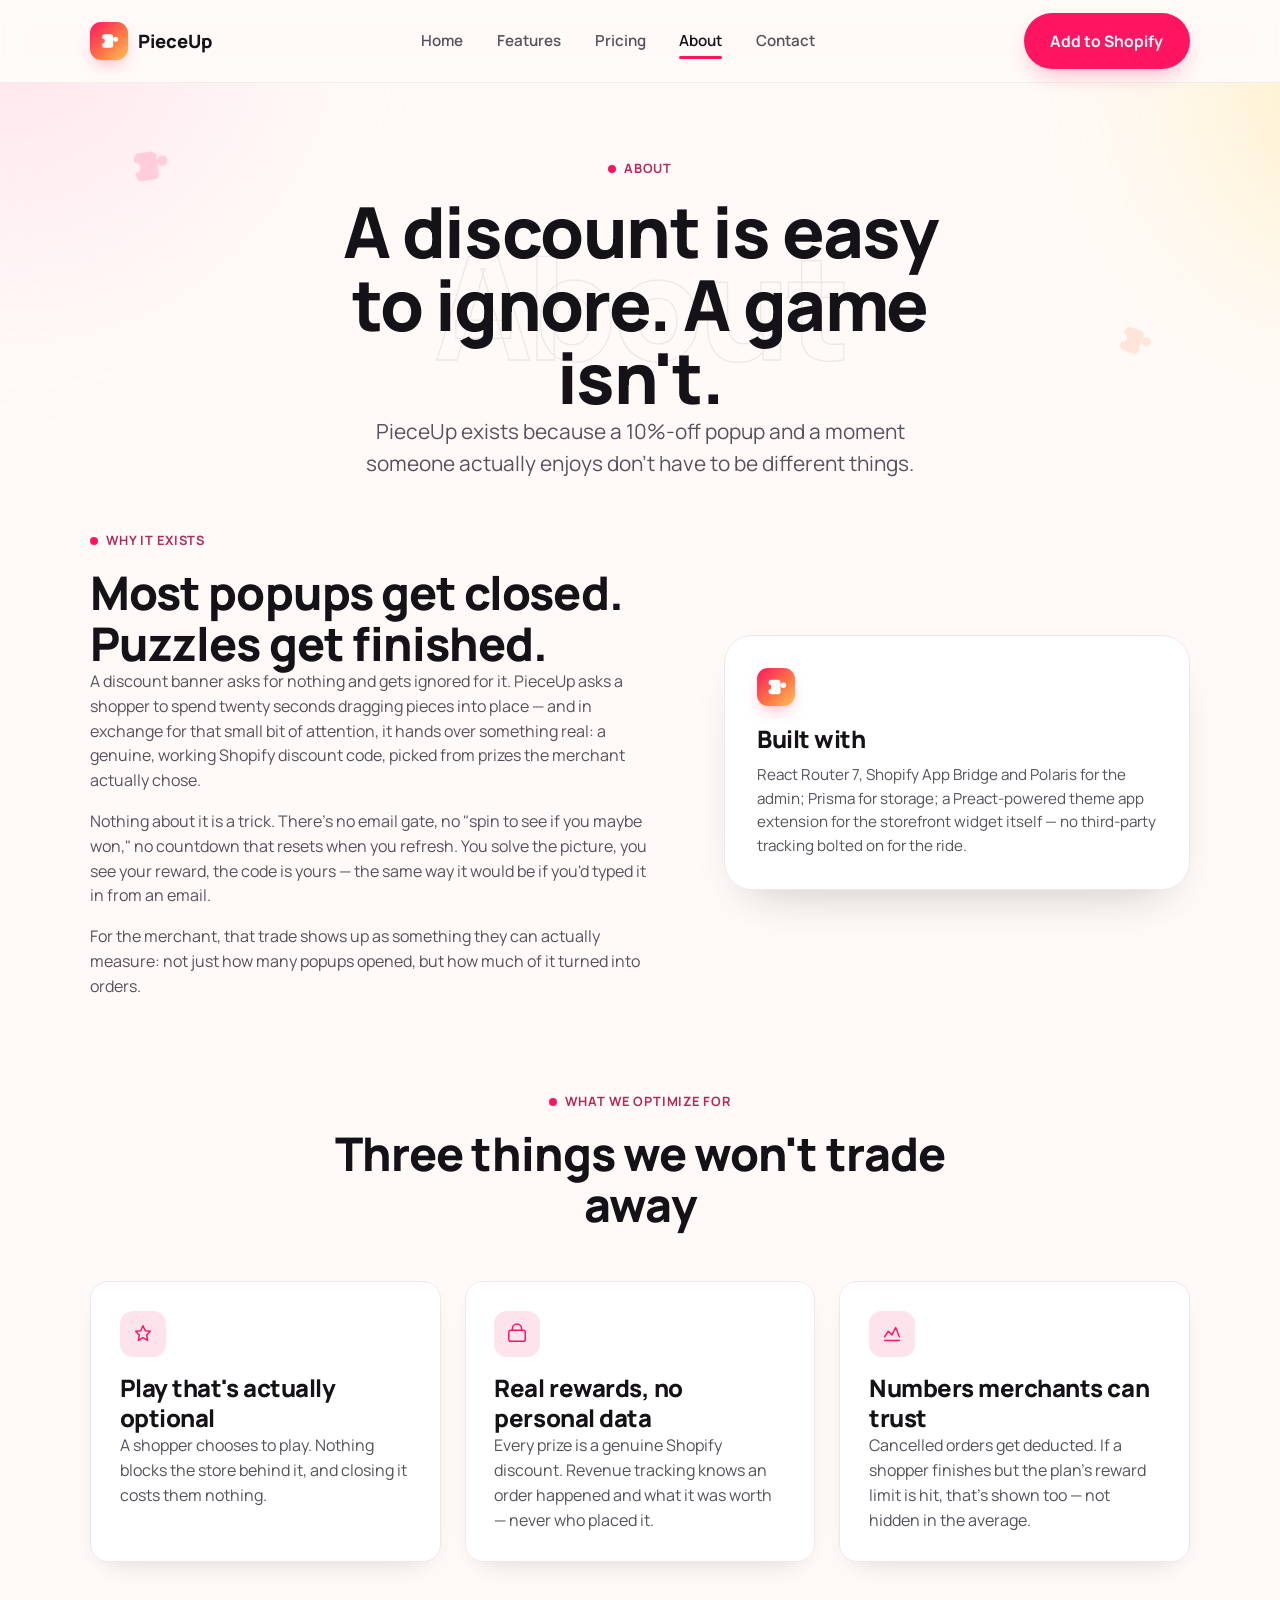
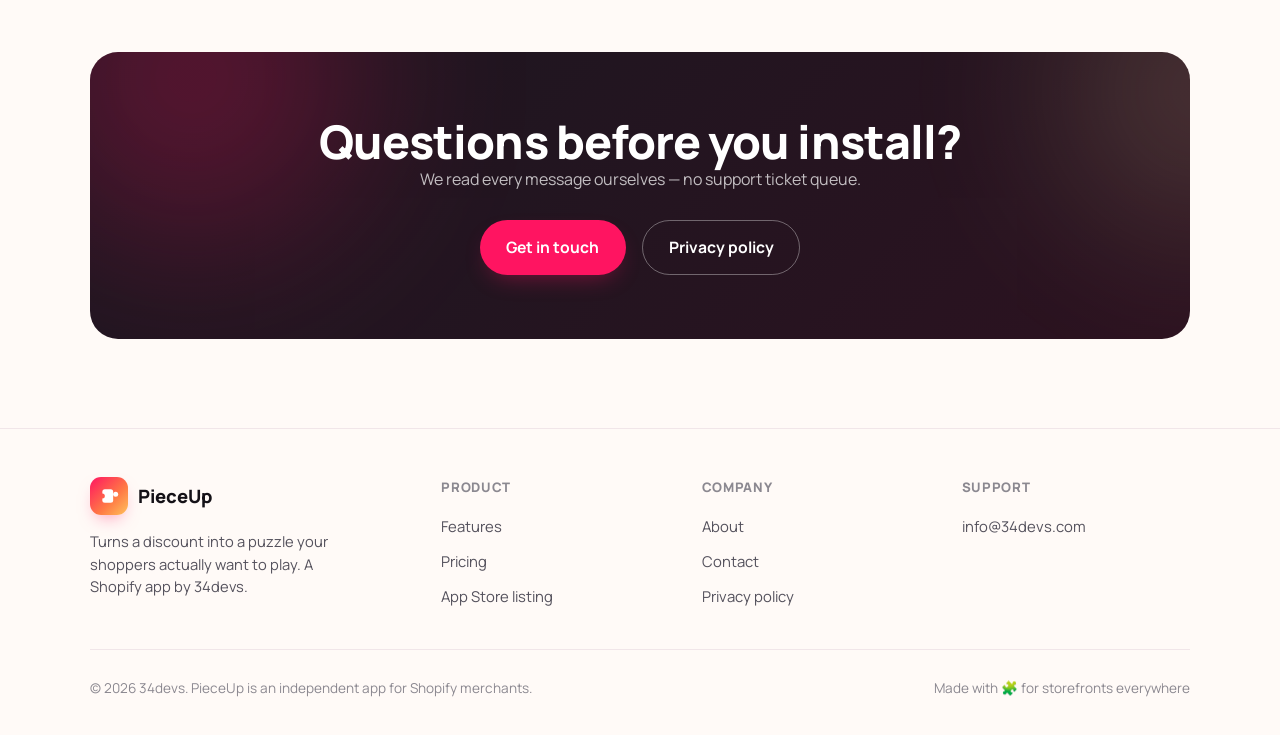
==== commit 2335b518: "Extend the award-design pass to Features, Pricing, About and Contact Brings the other four pages up " ====
--- a/about.html
+++ b/about.html
@@ -9,9 +9,11 @@
   <link rel="preconnect" href="https://fonts.googleapis.com" />
   <link rel="preconnect" href="https://fonts.gstatic.com" crossorigin />
   <link href="https://fonts.googleapis.com/css2?family=Manrope:wght@400;500;600;700;800&display=swap" rel="stylesheet" />
-  <link rel="stylesheet" href="assets/style.css?v=3" />
+  <link rel="stylesheet" href="assets/style.css?v=5" />
 </head>
 <body>
+
+  <div class="scroll-progress"></div>
 
   <header class="site-header">
     <div class="container">
@@ -63,6 +65,15 @@
 
     <section class="page-hero">
       <div class="mesh-bg compact"><span></span></div>
+      <div class="hero-wordmark" aria-hidden="true">About</div>
+      <svg class="floating-piece" style="top:14%; left:10%; width:42px; height:42px; --rot:-8deg; color:var(--accent);" viewBox="0 0 48 48" fill="none" data-parallax="0.06" aria-hidden="true">
+        <mask id="fph-1"><rect width="48" height="48" fill="#fff"/><circle cx="8" cy="24" r="6" fill="#000"/></mask>
+        <g mask="url(#fph-1)"><rect x="8" y="8" width="26" height="32" rx="6" fill="currentColor"/><circle cx="40" cy="20" r="6" fill="currentColor"/></g>
+      </svg>
+      <svg class="floating-piece" style="top:54%; right:10%; width:36px; height:36px; --rot:18deg; color:#ff7a45;" viewBox="0 0 48 48" fill="none" data-parallax="0.09" aria-hidden="true">
+        <mask id="fph-2"><rect width="48" height="48" fill="#fff"/><circle cx="8" cy="24" r="6" fill="#000"/></mask>
+        <g mask="url(#fph-2)"><rect x="8" y="8" width="26" height="32" rx="6" fill="currentColor"/><circle cx="40" cy="20" r="6" fill="currentColor"/></g>
+      </svg>
       <div class="container">
         <span class="eyebrow" style="justify-content:center;">About</span>
         <h1>A discount is easy to ignore. A game isn't.</h1>
@@ -72,7 +83,7 @@
 
     <section class="section" style="padding-top:0;">
       <div class="container">
-        <div class="story-grid reveal">
+        <div class="story-grid reveal-stagger">
           <div class="story-copy">
             <span class="eyebrow">Why it exists</span>
             <h2>Most popups get closed. Puzzles get finished.</h2>
@@ -80,7 +91,7 @@
             <p>Nothing about it is a trick. There's no email gate, no "spin to see if you maybe won," no countdown that resets when you refresh. You solve the picture, you see your reward, the code is yours — the same way it would be if you'd typed it in from an email.</p>
             <p>For the merchant, that trade shows up as something they can actually measure: not just how many popups opened, but how much of it turned into orders.</p>
           </div>
-          <div class="maker-card">
+          <div class="maker-card tilt-card">
             <span class="logo-mark">
               <svg width="22" height="22" viewBox="0 0 48 48" fill="none"><g mask="url(#piece-mask)"><rect x="8" y="8" width="26" height="32" rx="6" fill="currentColor"/><circle cx="40" cy="20" r="6" fill="currentColor"/></g></svg>
             </span>
@@ -97,7 +108,7 @@
           <span class="eyebrow">What we optimize for</span>
           <h2>Three things we won't trade away</h2>
         </div>
-        <div class="value-grid reveal">
+        <div class="value-grid reveal-stagger">
           <div class="value-card">
             <div class="feature-icon">
               <svg width="22" height="22" viewBox="0 0 24 24" fill="none"><path d="M12 3l2.5 5.5L20 9l-4 4 1 6-5-3-5 3 1-6-4-4 5.5-.5z" stroke="currentColor" stroke-width="1.6" stroke-linejoin="round"/></svg>
@@ -130,7 +141,7 @@
           <h2>Questions before you install?</h2>
           <p>We read every message ourselves — no support ticket queue.</p>
           <div class="cta-actions">
-            <a class="btn btn-accent" href="contact.html">Get in touch</a>
+            <a class="btn btn-accent btn-magnetic" href="contact.html">Get in touch</a>
             <a class="btn btn-ghost" style="color:#fff; border-color:rgba(255,255,255,.35);" href="https://34devs.com/privacy" target="_blank" rel="noopener">Privacy policy</a>
           </div>
         </div>
@@ -181,6 +192,6 @@
     </div>
   </footer>
 
-  <script src="assets/script.js?v=3"></script>
+  <script src="assets/script.js?v=5"></script>
 </body>
 </html>
--- a/assets/style.css
+++ b/assets/style.css
@@ -211,22 +211,22 @@
 .mesh-bg.compact span { display: none; }
 
 @media (prefers-reduced-motion: no-preference) {
-  .mesh-bg::before { animation: drift-a 22s ease-in-out infinite alternate; }
-  .mesh-bg::after { animation: drift-b 26s ease-in-out infinite alternate; }
-  .mesh-bg span { animation: drift-c 30s ease-in-out infinite alternate; }
+  .mesh-bg::before { animation: drift-a 13s ease-in-out infinite alternate; }
+  .mesh-bg::after { animation: drift-b 16s ease-in-out infinite alternate; }
+  .mesh-bg span { animation: drift-c 18s ease-in-out infinite alternate; }
 }
 
 @keyframes drift-a {
   from { transform: translate(0, 0) scale(1); }
-  to { transform: translate(3%, 4%) scale(1.08); }
+  to { transform: translate(7%, 9%) scale(1.15); }
 }
 @keyframes drift-b {
   from { transform: translate(0, 0) scale(1); }
-  to { transform: translate(-4%, 3%) scale(1.06); }
+  to { transform: translate(-9%, 7%) scale(1.12); }
 }
 @keyframes drift-c {
   from { transform: translate(0, 0) scale(1); }
-  to { transform: translate(2%, -4%) scale(1.1); }
+  to { transform: translate(6%, -9%) scale(1.18); }
 }
 
 /* ---------- floating puzzle-piece decorations ---------- */
@@ -419,7 +419,26 @@
   overflow: hidden;
 }
 
-.hero-inner { max-width: 780px; margin-inline: auto; }
+.hero-inner { position: relative; z-index: 1; max-width: 780px; margin-inline: auto; }
+
+/* a giant faint wordmark behind the headline — the one thing that should
+   read as "this isn't a generic template" even from a passing glance */
+.hero-wordmark {
+  position: absolute;
+  inset: 0;
+  z-index: 0;
+  display: flex;
+  align-items: center;
+  justify-content: center;
+  font-size: clamp(6rem, 24vw, 16rem);
+  font-weight: 800;
+  letter-spacing: -0.03em;
+  color: transparent;
+  -webkit-text-stroke: 1.5px rgba(20, 17, 23, 0.09);
+  white-space: nowrap;
+  pointer-events: none;
+  user-select: none;
+}
 
 .hero h1 { margin-block: 1.1rem 1.4rem; }
 
@@ -446,18 +465,28 @@
 @media (prefers-reduced-motion: no-preference) {
   .hero-inner > * {
     opacity: 0;
-    animation: hero-rise 0.8s cubic-bezier(0.16, 1, 0.3, 1) forwards;
+    animation: hero-rise 1s cubic-bezier(0.16, 1, 0.3, 1) forwards;
   }
   .hero-inner > *:nth-child(1) { animation-delay: 0.05s; }
-  .hero-inner > *:nth-child(2) { animation-delay: 0.16s; }
-  .hero-inner > *:nth-child(3) { animation-delay: 0.28s; }
-  .hero-inner > *:nth-child(4) { animation-delay: 0.4s; }
-  .hero-inner > *:nth-child(5) { animation-delay: 0.5s; }
+  .hero-inner > *:nth-child(2) { animation-delay: 0.2s; }
+  .hero-inner > *:nth-child(3) { animation-delay: 0.36s; }
+  .hero-inner > *:nth-child(4) { animation-delay: 0.52s; }
+  .hero-inner > *:nth-child(5) { animation-delay: 0.66s; }
+
+  .hero-wordmark {
+    opacity: 0;
+    animation: wordmark-in 1.4s cubic-bezier(0.16, 1, 0.3, 1) forwards;
+  }
 }
 
 @keyframes hero-rise {
-  from { opacity: 0; transform: translateY(22px); }
-  to { opacity: 1; transform: translateY(0); }
+  from { opacity: 0; transform: translateY(34px) scale(0.98); }
+  to { opacity: 1; transform: translateY(0) scale(1); }
+}
+
+@keyframes wordmark-in {
+  from { opacity: 0; transform: scale(1.06); }
+  to { opacity: 1; transform: scale(1); }
 }
 
 /* ---------- page hero (inner pages) ---------- */
@@ -469,6 +498,29 @@
 }
 
 .page-hero .lede { margin-inline: auto; }
+
+.page-hero > .container { position: relative; z-index: 1; max-width: 700px; }
+
+.page-hero .hero-wordmark {
+  font-size: clamp(4rem, 17vw, 9rem);
+  -webkit-text-stroke: 1.3px rgba(20, 17, 23, 0.08);
+}
+
+@media (prefers-reduced-motion: no-preference) {
+  .page-hero > .container > * {
+    opacity: 0;
+    animation: hero-rise 0.9s cubic-bezier(0.16, 1, 0.3, 1) forwards;
+  }
+  .page-hero > .container > *:nth-child(1) { animation-delay: 0.05s; }
+  .page-hero > .container > *:nth-child(2) { animation-delay: 0.18s; }
+  .page-hero > .container > *:nth-child(3) { animation-delay: 0.32s; }
+}
+
+/* ---------- generic hover tilt (screenshots, small cards) ---------- */
+.tilt-card {
+  will-change: transform;
+  transition: transform 0.2s ease-out;
+}
 
 /* ---------- how it works ---------- */
 .steps {
@@ -514,47 +566,6 @@
 
 .step h3 { margin-bottom: 0.5rem; position: relative; }
 .step p { font-size: 0.95rem; position: relative; }
-
-/* ---------- kinetic marquee ---------- */
-.marquee {
-  overflow: hidden;
-  background: var(--ink);
-  padding-block: 1rem;
-}
-
-.marquee-track {
-  display: flex;
-  width: max-content;
-  gap: 3rem;
-  will-change: transform;
-}
-
-@media (prefers-reduced-motion: no-preference) {
-  .marquee-track { animation: marquee-scroll 22s linear infinite; }
-}
-
-@keyframes marquee-scroll {
-  from { transform: translateX(0); }
-  to { transform: translateX(-50%); }
-}
-
-.marquee-track span {
-  display: inline-flex;
-  align-items: center;
-  gap: 0.9rem;
-  flex-shrink: 0;
-  font-size: 1.4rem;
-  font-weight: 800;
-  letter-spacing: -0.01em;
-  color: rgba(255, 255, 255, 0.9);
-  text-transform: uppercase;
-}
-
-.marquee-track span::after {
-  content: "🧩";
-  font-size: 1.1rem;
-  opacity: 0.7;
-}
 
 /* ---------- feature cards ---------- */
 .feature-grid {
@@ -1116,6 +1127,12 @@
 .reveal-stagger > *:nth-child(5) { transition-delay: 280ms; }
 .reveal-stagger > *:nth-child(6) { transition-delay: 350ms; }
 
+/* the featured pricing card keeps its permanent lift once revealed —
+   otherwise the generic stagger's translateY(0) would flatten it back down */
+.pricing-grid.reveal-stagger.is-visible > .pricing-card--featured {
+  transform: translateY(-10px);
+}
+
 /* ---------- about page ---------- */
 .value-grid {
   display: grid;
@@ -1256,6 +1273,13 @@
   }
 
   .puzzle-stage { grid-template-columns: 1fr; }
+
+  .hero-wordmark {
+    font-size: 4.2rem;
+    -webkit-text-stroke: 1.2px rgba(20, 17, 23, 0.05);
+    align-items: flex-start;
+    padding-top: 4.5rem;
+  }
 }
 
 @media (max-width: 640px) {
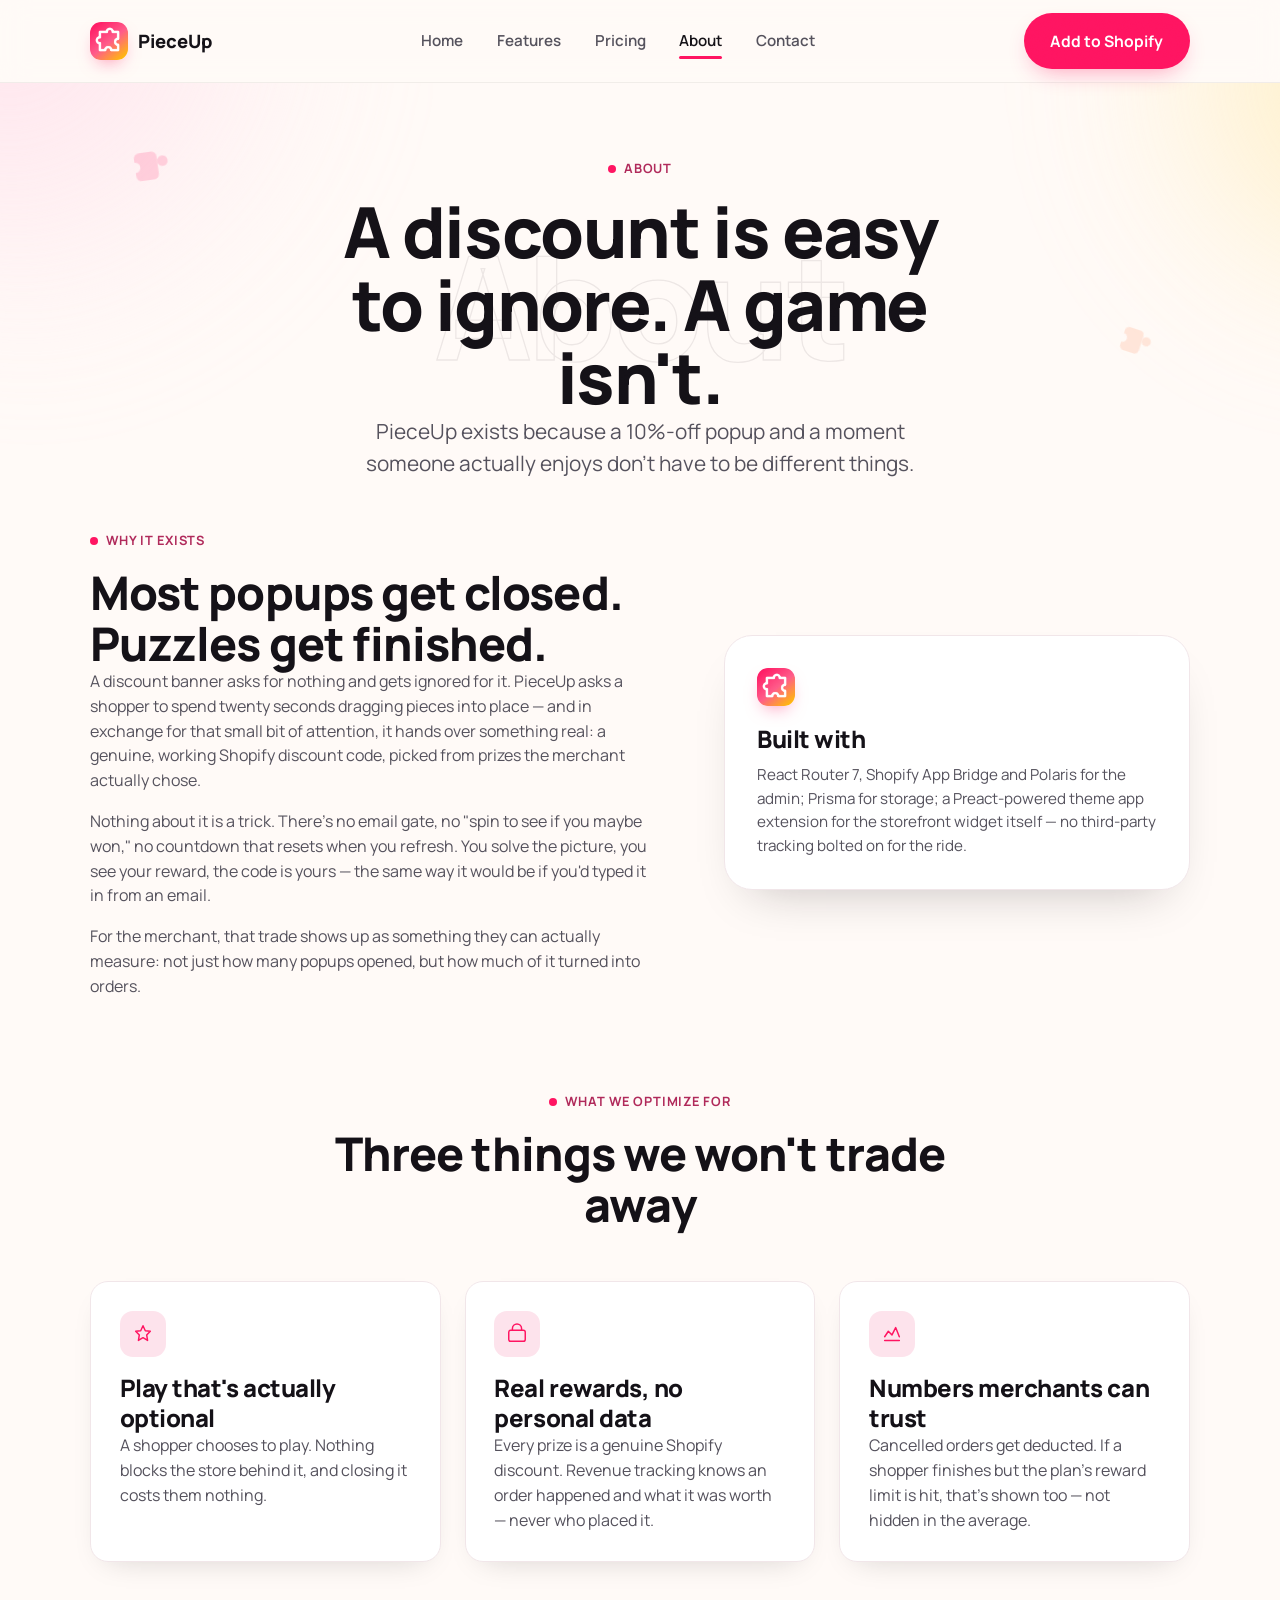
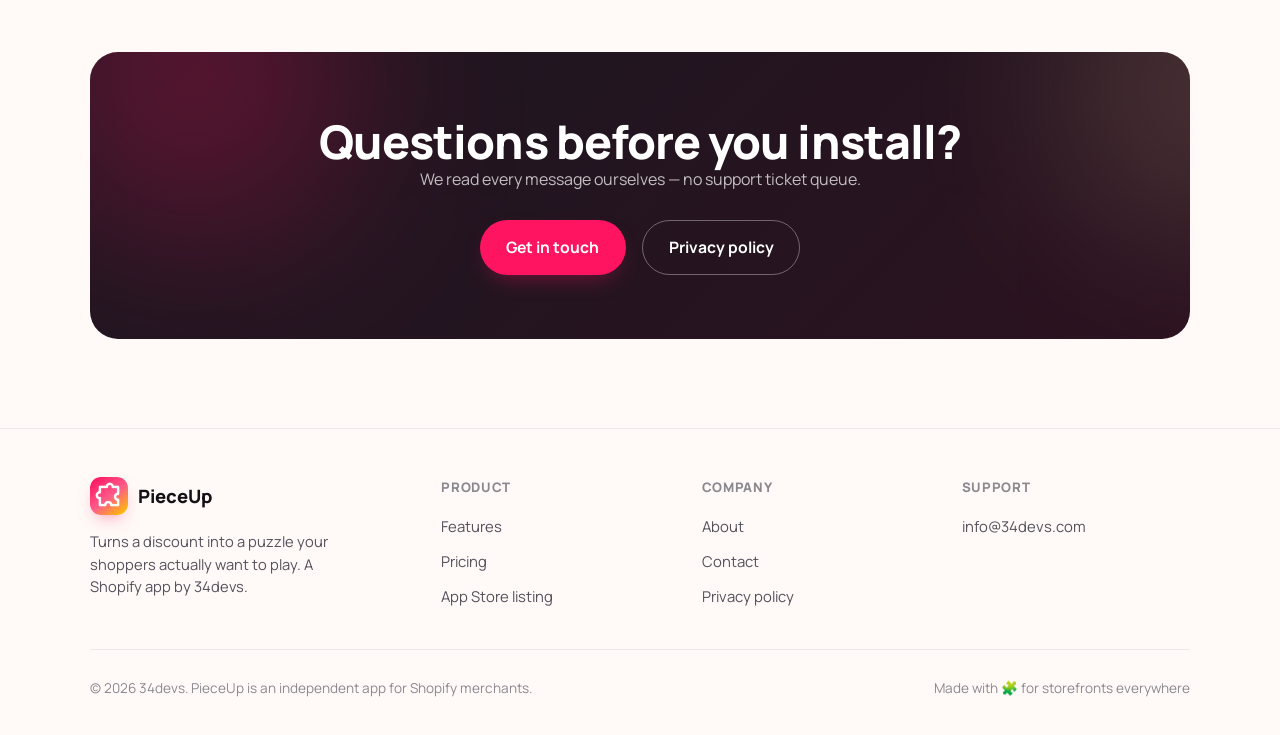
==== commit 930512f6: "Replace the hand-drawn logo with the real PieceUp app icon Swaps the header/footer/maker-card logo (" ====
--- a/about.html
+++ b/about.html
@@ -5,11 +5,11 @@
   <meta name="viewport" content="width=device-width, initial-scale=1.0" />
   <title>About — PieceUp</title>
   <meta name="description" content="Why PieceUp exists, what it's built with, and who makes it — 34devs." />
-  <link rel="icon" type="image/svg+xml" href="assets/favicon.svg" />
+  <link rel="icon" type="image/png" href="assets/favicon.png" />
   <link rel="preconnect" href="https://fonts.googleapis.com" />
   <link rel="preconnect" href="https://fonts.gstatic.com" crossorigin />
   <link href="https://fonts.googleapis.com/css2?family=Manrope:wght@400;500;600;700;800&display=swap" rel="stylesheet" />
-  <link rel="stylesheet" href="assets/style.css?v=5" />
+  <link rel="stylesheet" href="assets/style.css?v=6" />
 </head>
 <body>
 
@@ -18,18 +18,7 @@
   <header class="site-header">
     <div class="container">
       <a class="brand" href="index.html">
-        <span class="logo-mark">
-          <svg width="20" height="20" viewBox="0 0 48 48" fill="none" xmlns="http://www.w3.org/2000/svg">
-            <mask id="piece-mask" maskUnits="userSpaceOnUse">
-              <rect width="48" height="48" fill="#fff"/>
-              <circle cx="8" cy="24" r="6" fill="#000"/>
-            </mask>
-            <g mask="url(#piece-mask)">
-              <rect x="8" y="8" width="26" height="32" rx="6" fill="currentColor"/>
-              <circle cx="40" cy="20" r="6" fill="currentColor"/>
-            </g>
-          </svg>
-        </span>
+        <img src="assets/logo.png" alt="PieceUp" class="logo-mark" />
         PieceUp
       </a>
 
@@ -92,9 +81,7 @@
             <p>For the merchant, that trade shows up as something they can actually measure: not just how many popups opened, but how much of it turned into orders.</p>
           </div>
           <div class="maker-card tilt-card">
-            <span class="logo-mark">
-              <svg width="22" height="22" viewBox="0 0 48 48" fill="none"><g mask="url(#piece-mask)"><rect x="8" y="8" width="26" height="32" rx="6" fill="currentColor"/><circle cx="40" cy="20" r="6" fill="currentColor"/></g></svg>
-            </span>
+            <img src="assets/logo.png" alt="PieceUp" class="logo-mark" />
             <h3>Built with</h3>
             <p style="margin-top:.6rem; font-size:.95rem;">React Router 7, Shopify App Bridge and Polaris for the admin; Prisma for storage; a Preact-powered theme app extension for the storefront widget itself — no third-party tracking bolted on for the ride.</p>
           </div>
@@ -155,9 +142,7 @@
       <div class="footer-top">
         <div class="footer-brand">
           <a class="brand" href="index.html">
-            <span class="logo-mark">
-              <svg width="20" height="20" viewBox="0 0 48 48" fill="none"><g mask="url(#piece-mask)"><rect x="8" y="8" width="26" height="32" rx="6" fill="currentColor"/><circle cx="40" cy="20" r="6" fill="currentColor"/></g></svg>
-            </span>
+            <img src="assets/logo.png" alt="PieceUp" class="logo-mark" />
             PieceUp
           </a>
           <p>Turns a discount into a puzzle your shoppers actually want to play. A Shopify app by 34devs.</p>
@@ -192,6 +177,6 @@
     </div>
   </footer>
 
-  <script src="assets/script.js?v=5"></script>
+  <script src="assets/script.js?v=6"></script>
 </body>
 </html>
--- a/assets/style.css
+++ b/assets/style.css
@@ -342,14 +342,10 @@
   width: 38px;
   height: 38px;
   border-radius: 11px;
-  background: linear-gradient(135deg, var(--accent) 0%, #ff7a45 60%, #ffc25c 100%);
-  display: grid;
-  place-items: center;
+  display: block;
   box-shadow: 0 8px 18px -8px rgba(255, 20, 97, 0.55);
   flex-shrink: 0;
 }
-
-.logo-mark svg { color: #fff; }
 
 .main-nav {
   display: flex;
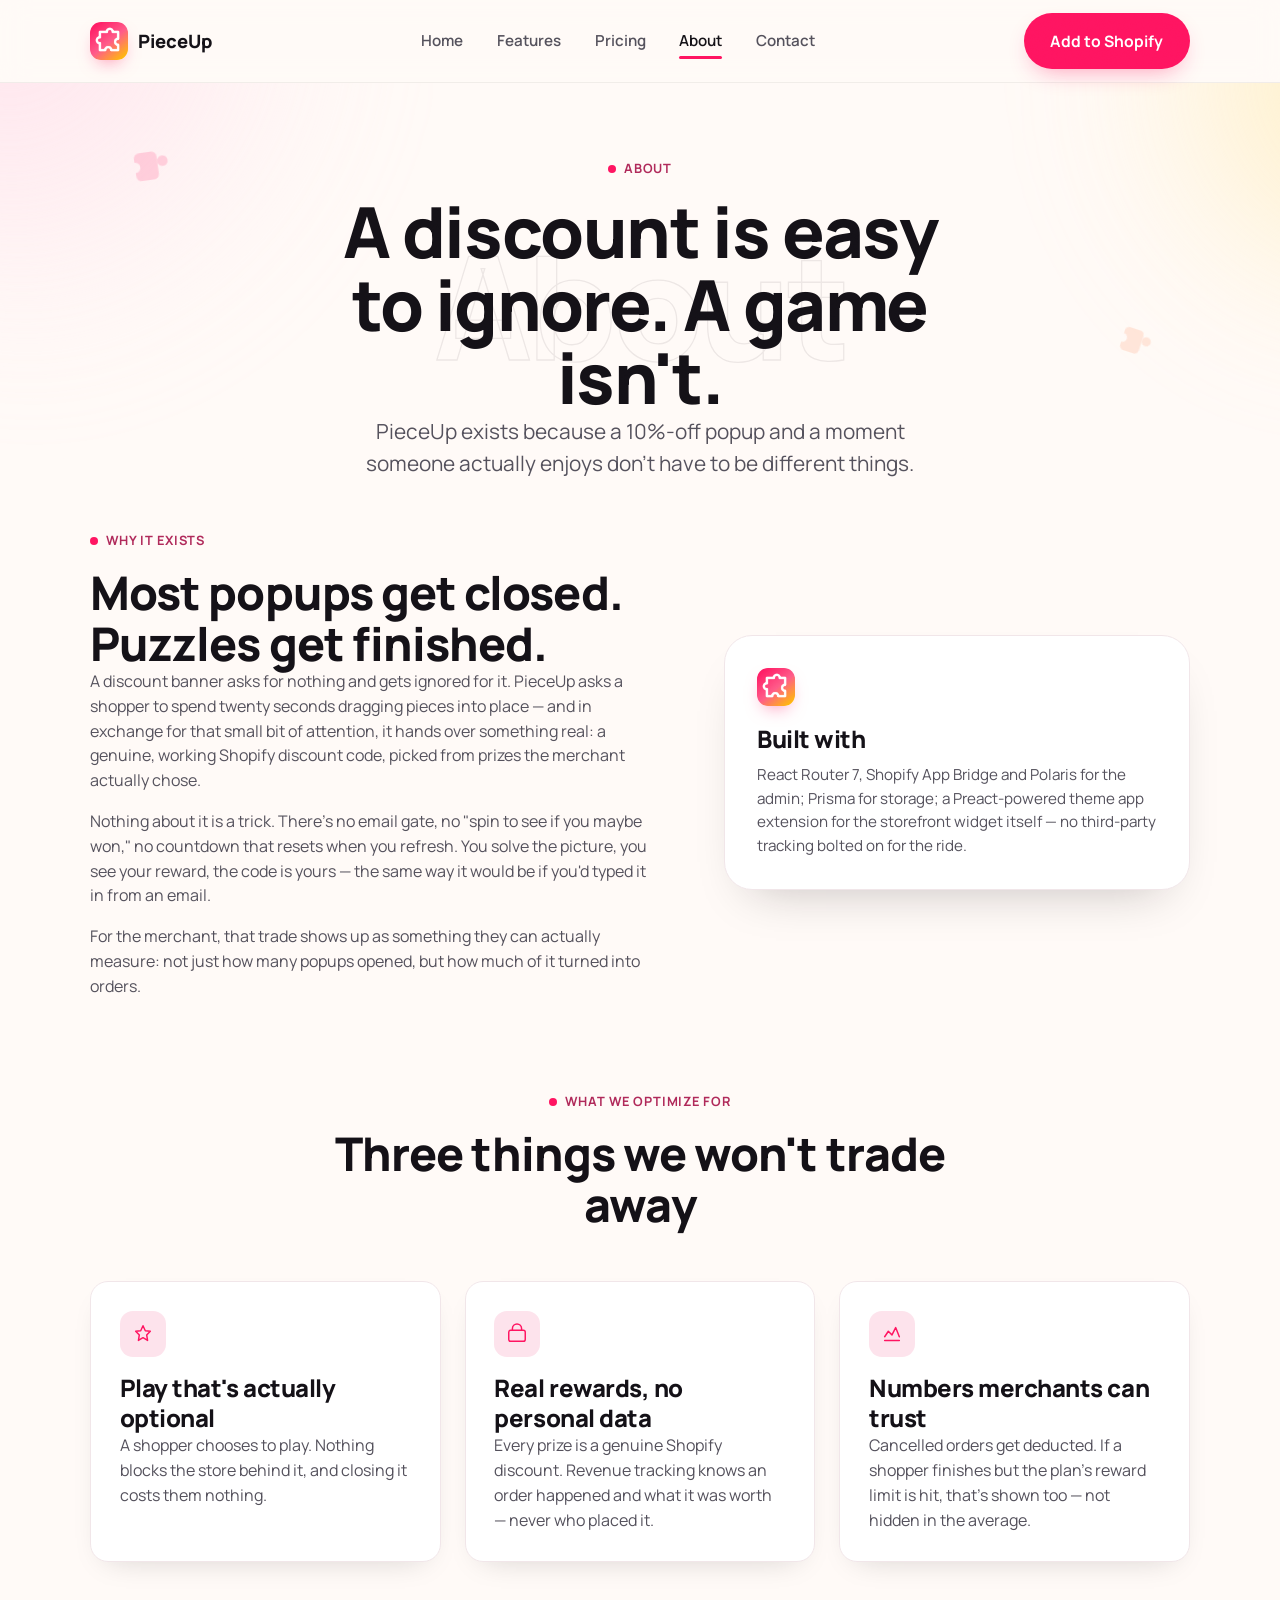
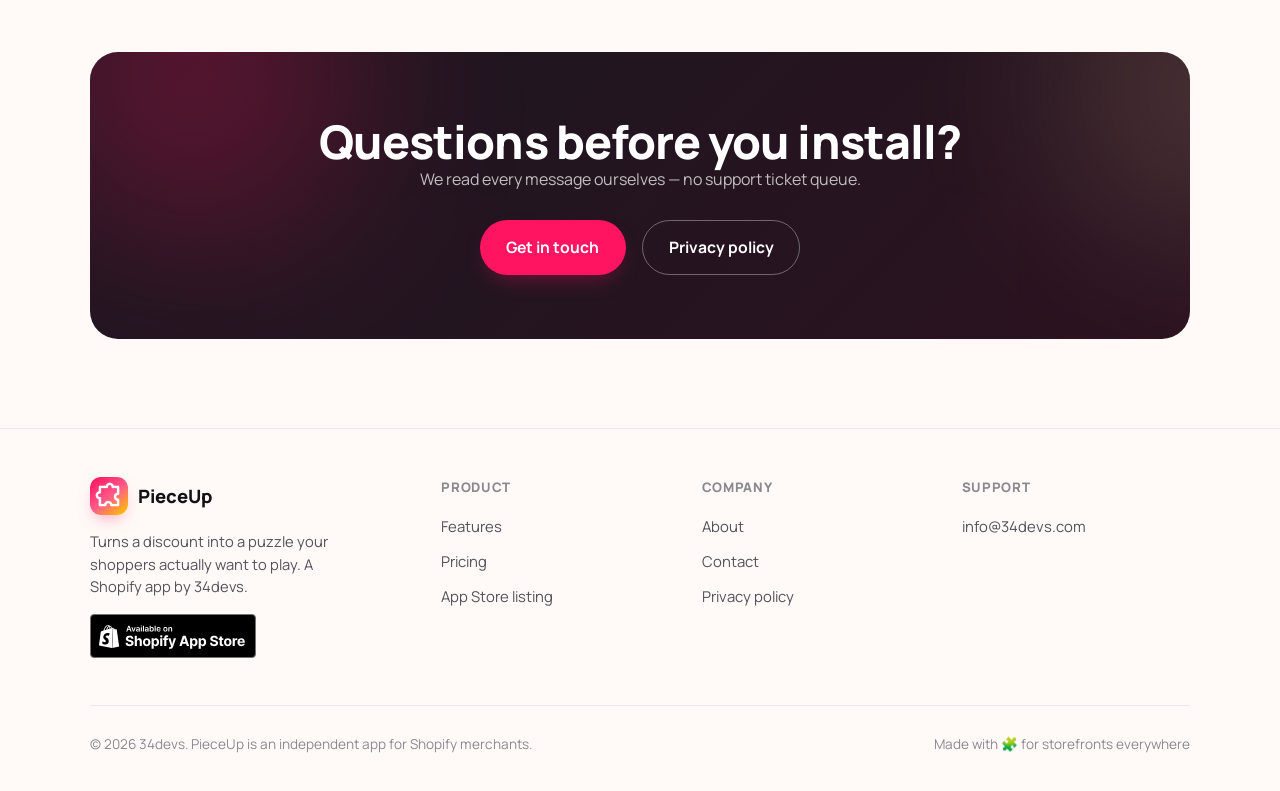
==== commit 3c6837a0: "Add the official Shopify App Store badge Downloaded straight from Shopify's own brand-assets zip (sh" ====
--- a/about.html
+++ b/about.html
@@ -9,7 +9,7 @@
   <link rel="preconnect" href="https://fonts.googleapis.com" />
   <link rel="preconnect" href="https://fonts.gstatic.com" crossorigin />
   <link href="https://fonts.googleapis.com/css2?family=Manrope:wght@400;500;600;700;800&display=swap" rel="stylesheet" />
-  <link rel="stylesheet" href="assets/style.css?v=6" />
+  <link rel="stylesheet" href="assets/style.css?v=7" />
 </head>
 <body>
 
@@ -146,6 +146,9 @@
             PieceUp
           </a>
           <p>Turns a discount into a puzzle your shoppers actually want to play. A Shopify app by 34devs.</p>
+          <a class="app-store-badge" style="margin-top:1rem;" href="https://apps.shopify.com/pieceup" target="_blank" rel="noopener">
+            <img src="assets/shopify-badge-dark.svg" alt="Available on the Shopify App Store" />
+          </a>
         </div>
         <div class="footer-col">
           <h4>Product</h4>
@@ -177,6 +180,6 @@
     </div>
   </footer>
 
-  <script src="assets/script.js?v=6"></script>
+  <script src="assets/script.js?v=7"></script>
 </body>
 </html>
--- a/assets/style.css
+++ b/assets/style.css
@@ -288,6 +288,15 @@
 
 .btn-block { width: 100%; }
 
+/* Official Shopify App Store badge — used as-is per Shopify's brand
+   guidelines (no recolor, crop, shadow or animation), just sized and
+   linked. https://shopify.dev/docs/apps/launch/marketing/shopify-brand-assets */
+.app-store-badge {
+  display: inline-flex;
+  line-height: 0;
+}
+.app-store-badge img { height: 44px; width: auto; display: block; }
+
 .pill {
   display: inline-flex;
   align-items: center;
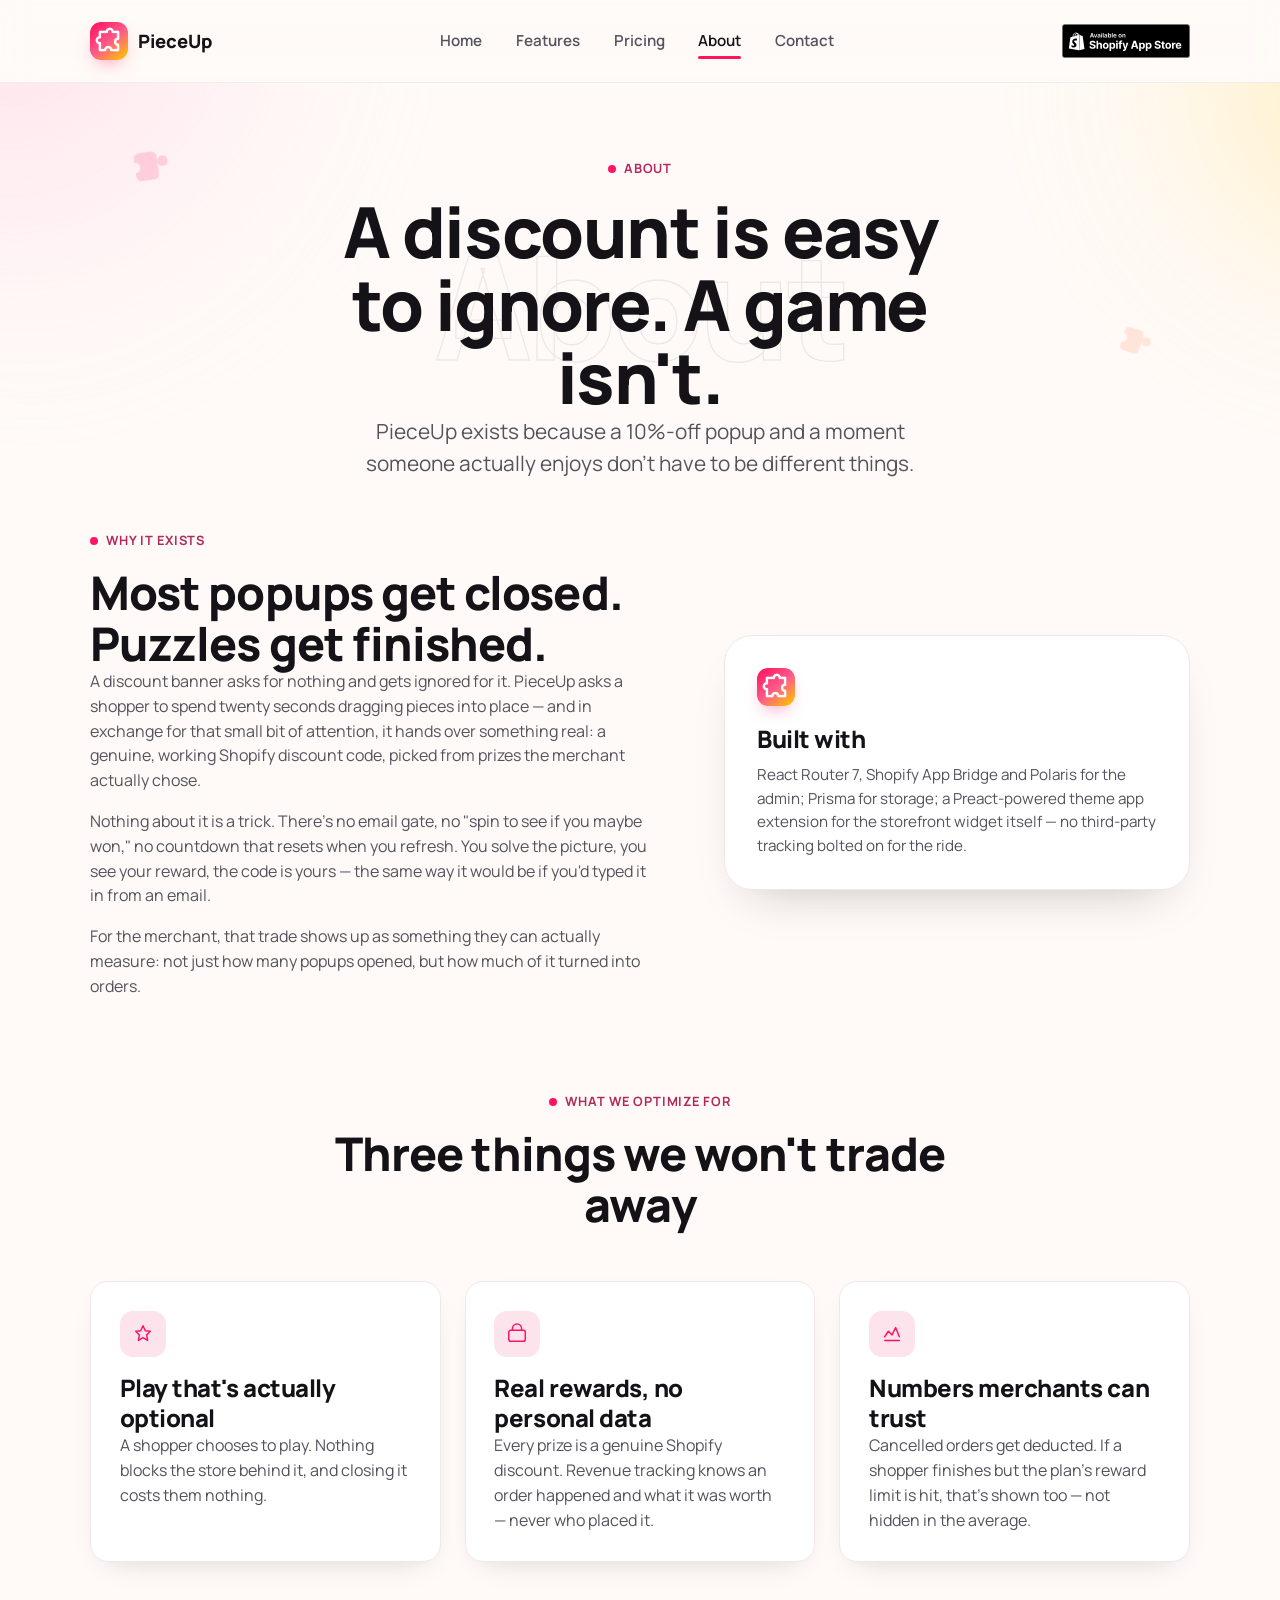
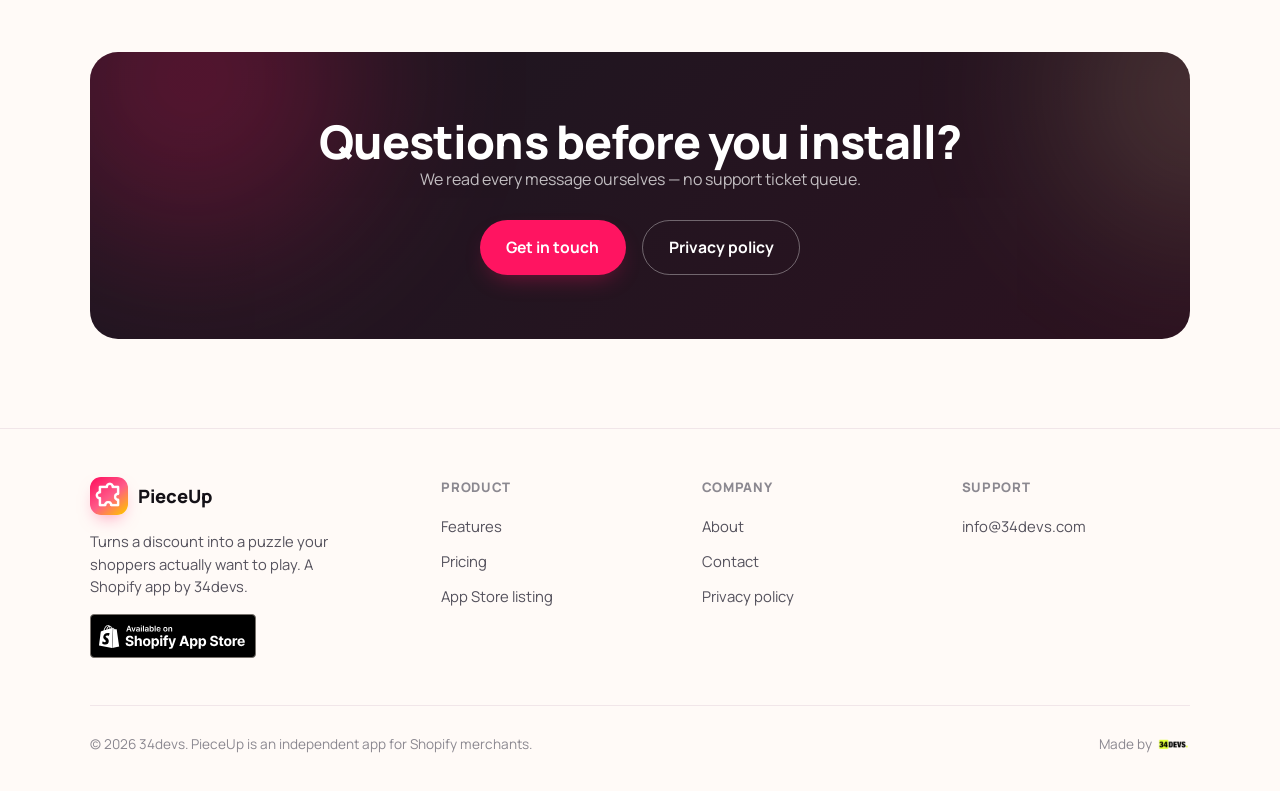
==== commit 18bfa9c8: "Move the Shopify badge to header+footer only, add 34devs footer credit Per feedback: the App Store b" ====
--- a/about.html
+++ b/about.html
@@ -9,7 +9,7 @@
   <link rel="preconnect" href="https://fonts.googleapis.com" />
   <link rel="preconnect" href="https://fonts.gstatic.com" crossorigin />
   <link href="https://fonts.googleapis.com/css2?family=Manrope:wght@400;500;600;700;800&display=swap" rel="stylesheet" />
-  <link rel="stylesheet" href="assets/style.css?v=7" />
+  <link rel="stylesheet" href="assets/style.css?v=8" />
 </head>
 <body>
 
@@ -31,7 +31,9 @@
       </nav>
 
       <div class="nav-cta">
-        <a class="btn btn-accent" href="https://apps.shopify.com/pieceup" target="_blank" rel="noopener">Add to Shopify</a>
+        <a class="app-store-badge" href="https://apps.shopify.com/pieceup" target="_blank" rel="noopener">
+          <img src="assets/shopify-badge-dark.svg" alt="Available on the Shopify App Store" />
+        </a>
         <button class="nav-toggle" aria-label="Toggle navigation" aria-expanded="false"><span></span></button>
       </div>
     </div>
@@ -45,7 +47,9 @@
         <a href="contact.html">Contact</a>
       </nav>
       <div class="nav-cta">
-        <a class="btn btn-accent btn-block" href="https://apps.shopify.com/pieceup" target="_blank" rel="noopener">Add to Shopify</a>
+        <a class="app-store-badge" style="align-self:center;" href="https://apps.shopify.com/pieceup" target="_blank" rel="noopener">
+          <img src="assets/shopify-badge-dark.svg" alt="Available on the Shopify App Store" />
+        </a>
       </div>
     </div>
   </header>
@@ -175,11 +179,11 @@
       </div>
       <div class="footer-bottom">
         <span>© <span data-year>2026</span> 34devs. PieceUp is an independent app for Shopify merchants.</span>
-        <span>Made with 🧩 for storefronts everywhere</span>
+        <a class="made-by" href="https://34devs.com" target="_blank" rel="noopener">Made by <img src="assets/34devs-logo.png" alt="34devs" /></a>
       </div>
     </div>
   </footer>
 
-  <script src="assets/script.js?v=7"></script>
+  <script src="assets/script.js?v=8"></script>
 </body>
 </html>
--- a/assets/style.css
+++ b/assets/style.css
@@ -297,6 +297,8 @@
 }
 .app-store-badge img { height: 44px; width: auto; display: block; }
 
+.nav-cta .app-store-badge img { height: 34px; }
+
 .pill {
   display: inline-flex;
   align-items: center;
@@ -799,6 +801,16 @@
   color: var(--muted);
 }
 
+.footer-bottom .made-by {
+  display: inline-flex;
+  align-items: center;
+  gap: 0.4rem;
+  color: var(--muted);
+  transition: color 0.15s ease;
+}
+.footer-bottom .made-by:hover { color: var(--ink); }
+.footer-bottom .made-by img { height: 16px; width: auto; display: block; }
+
 /* ==========================================================================
    Puzzle demo
    ========================================================================== */
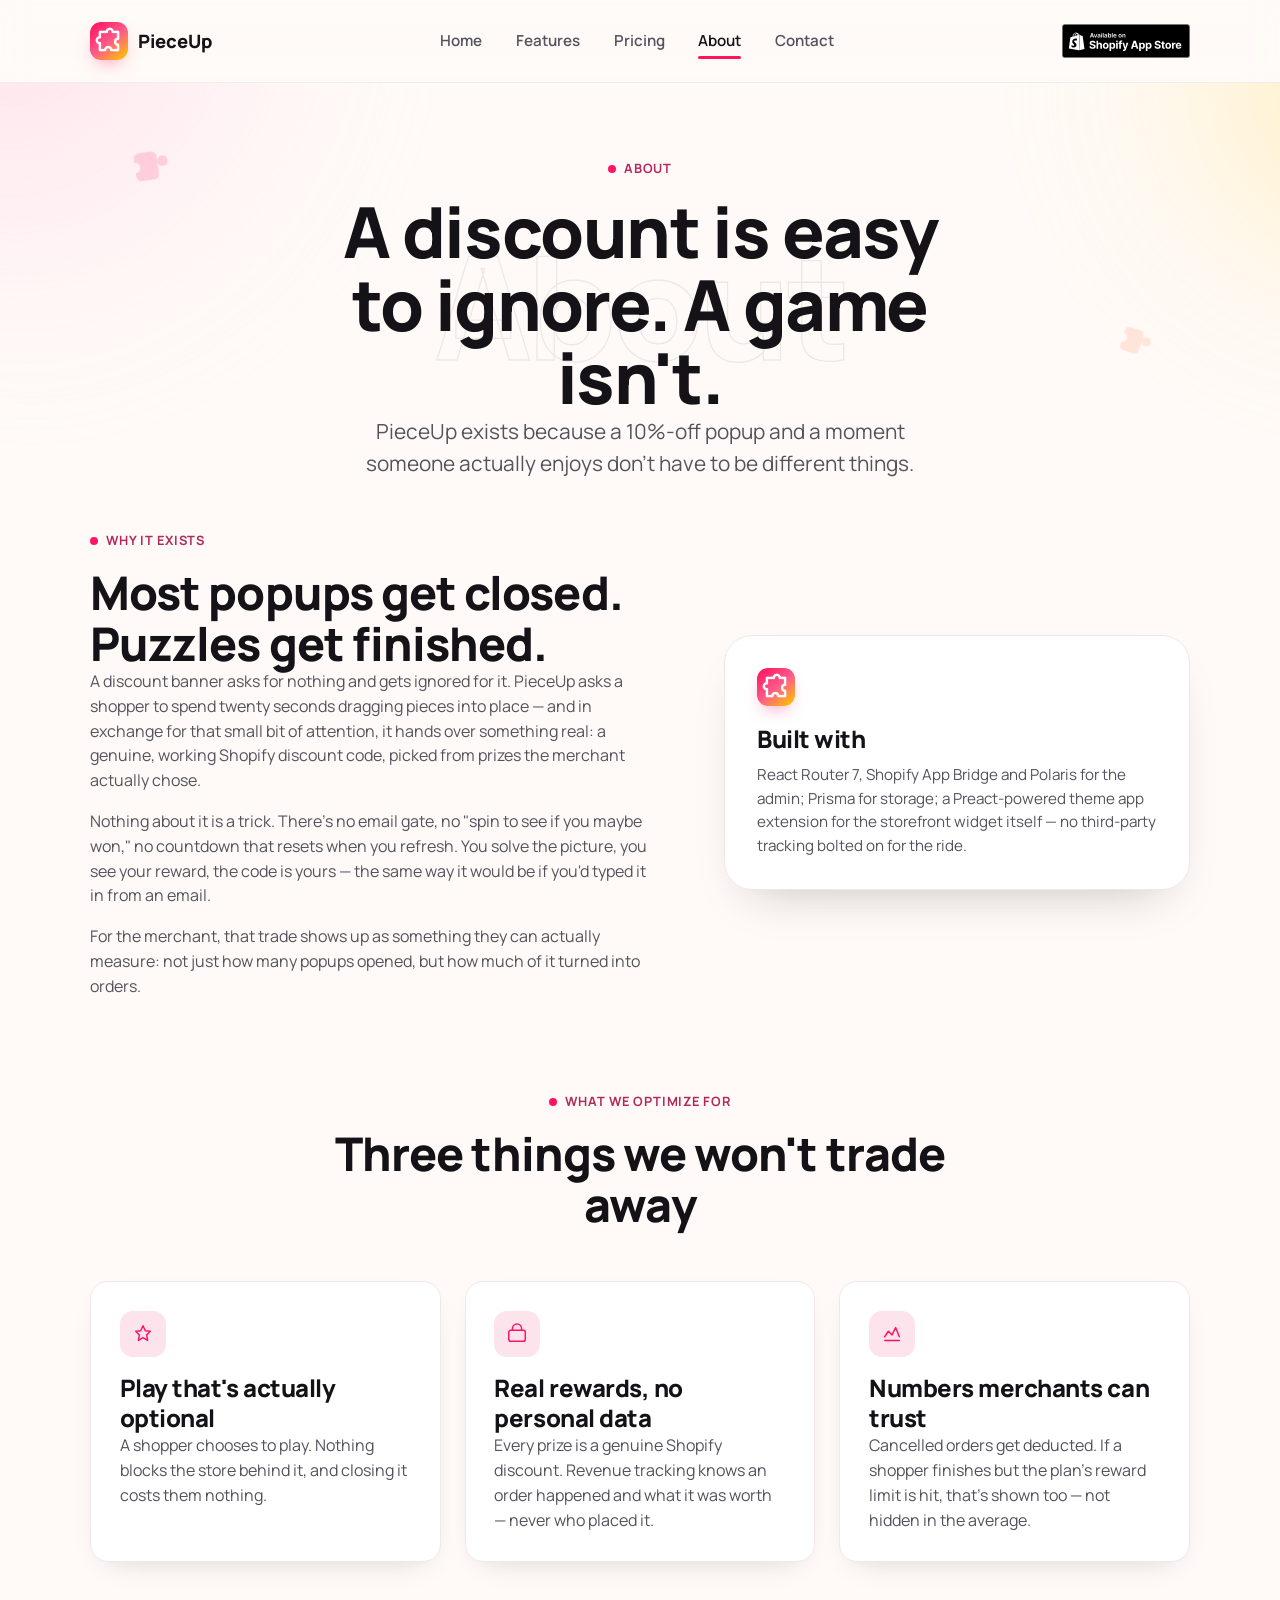
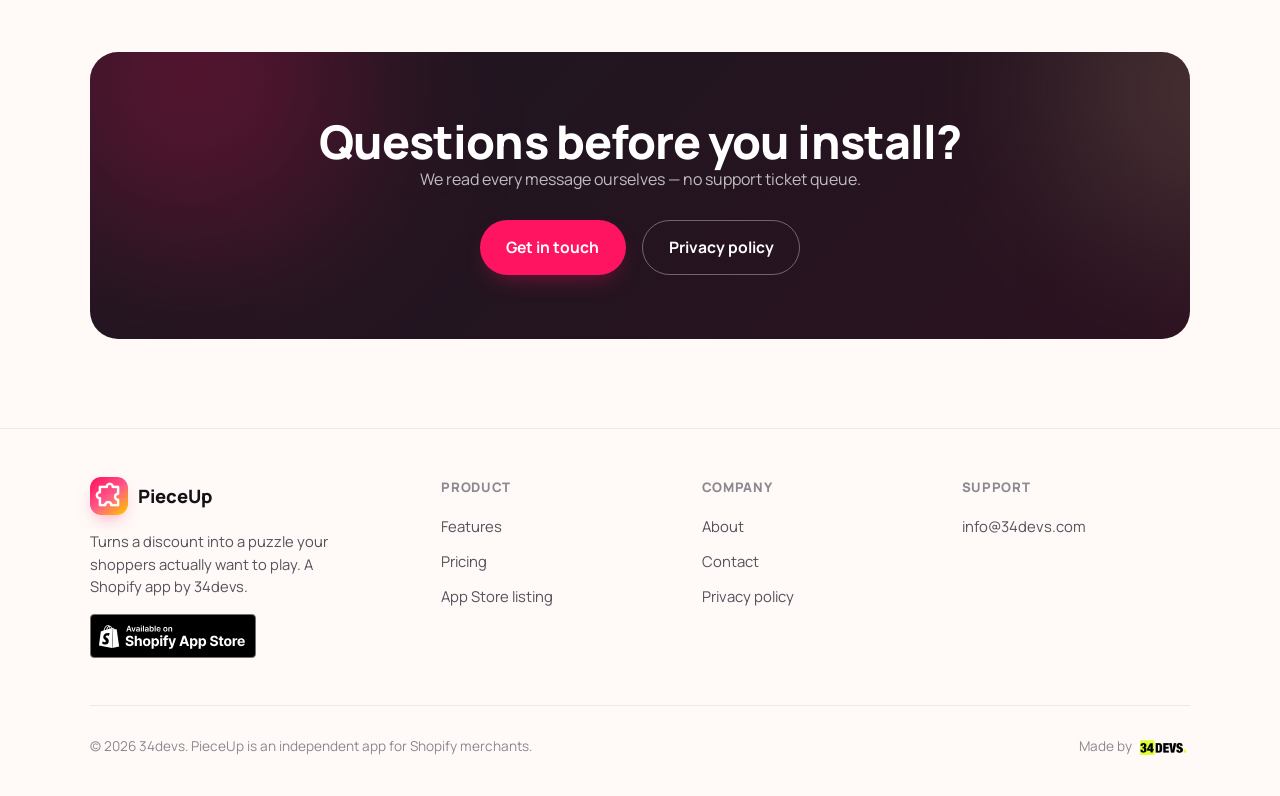
==== commit 6a4959d7: "Make the 34devs footer logo bigger — 16px read as a favicon-sized speck Co-Authored-By: Claude Sonne" ====
--- a/about.html
+++ b/about.html
@@ -9,7 +9,7 @@
   <link rel="preconnect" href="https://fonts.googleapis.com" />
   <link rel="preconnect" href="https://fonts.gstatic.com" crossorigin />
   <link href="https://fonts.googleapis.com/css2?family=Manrope:wght@400;500;600;700;800&display=swap" rel="stylesheet" />
-  <link rel="stylesheet" href="assets/style.css?v=8" />
+  <link rel="stylesheet" href="assets/style.css?v=9" />
 </head>
 <body>
 
--- a/assets/style.css
+++ b/assets/style.css
@@ -809,7 +809,7 @@
   transition: color 0.15s ease;
 }
 .footer-bottom .made-by:hover { color: var(--ink); }
-.footer-bottom .made-by img { height: 16px; width: auto; display: block; }
+.footer-bottom .made-by img { height: 26px; width: auto; display: block; }
 
 /* ==========================================================================
    Puzzle demo
